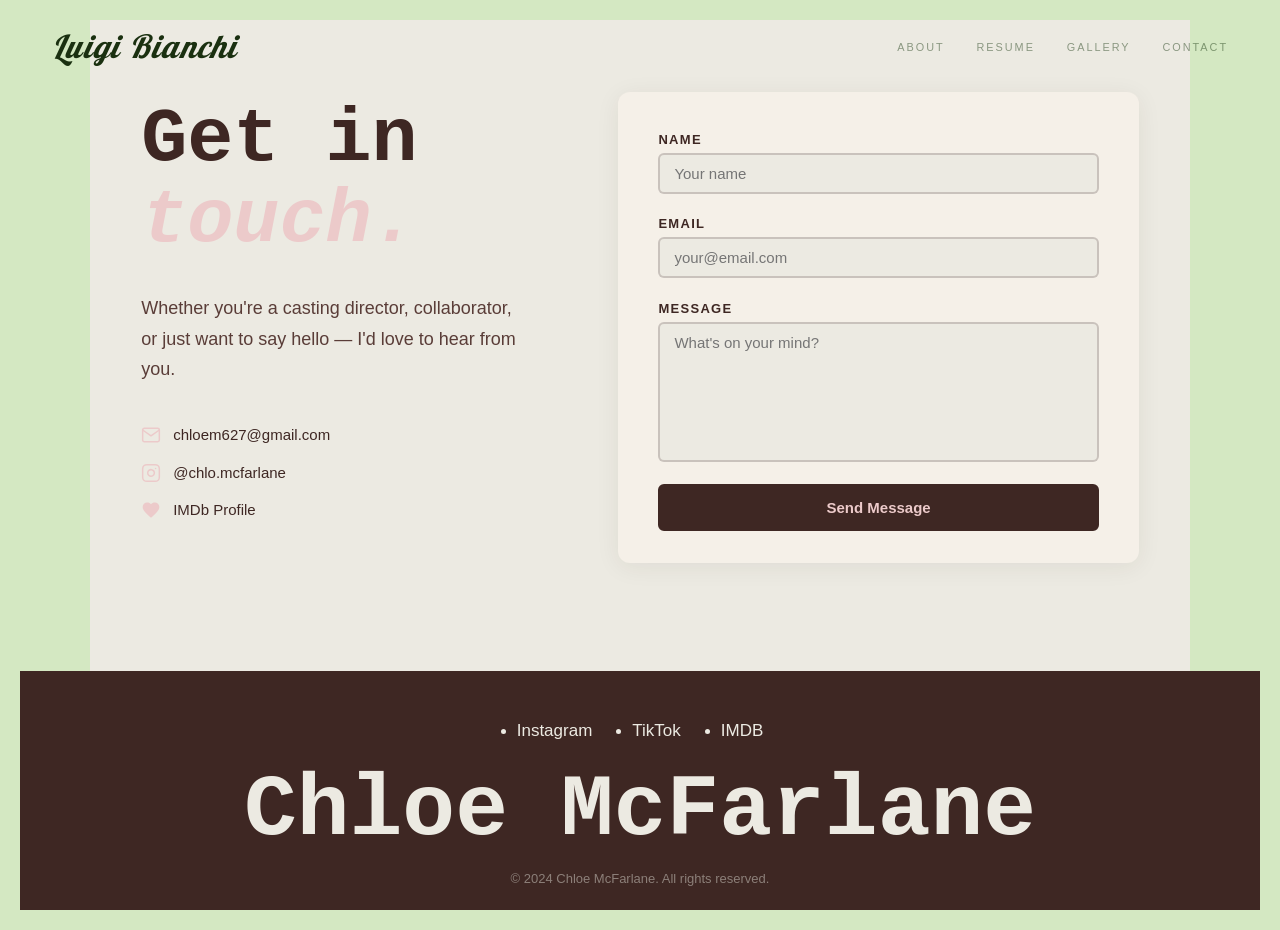
==== contact.html @ 16c11a84 "Update landing page - April 2, 2026" ====
<!DOCTYPE html>
<html lang="en">
<head>
<meta charset="UTF-8"/>
<meta name="viewport" content="width=device-width, initial-scale=1.0"/>
<title>Luigi Bianchi</title>
  <link rel="preconnect" href="https://fonts.googleapis.com">
  <style>
    @import url('https://fonts.googleapis.com/css2?family=Abril+Fatface&family=Bodoni+Moda:ital,opsz,wght@0,6..96,400..900;1,6..96,400..900&family=Lobster&family=Momo+Signature&family=Playfair+Display:ital,wght@0,400..900;1,400..900&display=swap');
  </style>
  <link rel="stylesheet" href="css/style-contact.css"/>
</head>
<body>

    <!-- ===================== NAV — matches index.html exactly ===================== -->
    <header>
<!-- NAV -->
<nav id="navbar">
    <span class="brand">Luigi Bianchi</span>
    <ul class="nav-links">
      <li><a href="#">About</a></li>
      <li><a href="src/lbresume.pdf">Resume</a></li>
      <li><a href="#gallery">Gallery</a></li>
      <li><a href="/contact.html">Contact</a></li>
    </ul>
  </nav>

            <button class="nav-toggle" id="navToggle" aria-label="Toggle navigation">
                <span></span>
                <span></span>
                <span></span>
            </button>

        </nav>
    </header>

    <main>
        <div class="contact-wrapper">

            <!-- Left: heading + info -->
            <div class="contact-left">
                <h1 class="contact-heading">Get in<br><em>touch.</em></h1>
                <p class="contact-sub">Whether you're a casting director, collaborator, or just want to say hello — I'd love to hear from you.</p>

                <div class="contact-details">
                    <div class="contact-detail-item">
                        <svg viewBox="0 0 24 24" fill="none" stroke="#eccaca" stroke-width="1.8" stroke-linecap="round" stroke-linejoin="round" aria-hidden="true">
                            <path d="M4 4h16c1.1 0 2 .9 2 2v12c0 1.1-.9 2-2 2H4c-1.1 0-2-.9-2-2V6c0-1.1.9-2 2-2z"/><polyline points="22,6 12,13 2,6"/>
                        </svg>
                        <a href="mailto:chloem627@gmail.com">chloem627@gmail.com</a>
                    </div>
                    <div class="contact-detail-item">
                        <svg viewBox="0 0 24 24" fill="none" stroke="#eccaca" stroke-width="1.8" stroke-linecap="round" stroke-linejoin="round" aria-hidden="true">
                            <rect x="2" y="2" width="20" height="20" rx="5" ry="5"/><path d="M16 11.37A4 4 0 1 1 12.63 8 4 4 0 0 1 16 11.37z"/><line x1="17.5" y1="6.5" x2="17.51" y2="6.5"/>
                        </svg>
                        <a href="https://www.instagram.com/chlo.mcfarlane/" target="_blank">@chlo.mcfarlane</a>
                    </div>
                    <div class="contact-detail-item">
                        <svg class="learn-heart" viewBox="0 0 24 24" aria-hidden="true">
                            <path d="M12 21.35l-1.45-1.32C5.4 15.36 2 12.28 2 8.5 2 5.42 4.42 3 7.5 3c1.74 0 3.41.81 4.5 2.09C13.09 3.81 14.76 3 16.5 3 19.58 3 22 5.42 22 8.5c0 3.78-3.4 6.86-8.55 11.54L12 21.35z" fill="#eccaca"/>
                        </svg>
                        <a href="https://www.imdb.com/name/nm13423305/" target="_blank">IMDb Profile</a>
                    </div>
                </div>
            </div>

            <!-- Right: form -->
            <div class="contact-right">
                <form id="contactForm" action="https://formspree.io/f/mkgeegky" method="POST" novalidate>

                    <div class="field-group">
                        <label for="name">Name</label>
                        <input type="text" id="name" name="name" placeholder="Your name" autocomplete="name" required />
                        <span class="field-error" id="nameError">Please enter your name.</span>
                    </div>

                    <div class="field-group">
                        <label for="emailAddress">Email</label>
                        <input type="email" id="emailAddress" name="email" placeholder="your@email.com" autocomplete="email" required />
                        <span class="field-error" id="emailError">Please enter a valid email address.</span>
                    </div>

                    <div class="field-group">
                        <label for="message">Message</label>
                        <textarea id="message" name="text" placeholder="What's on your mind?" required></textarea>
                        <span class="field-error" id="messageError">Please write a message.</span>
                    </div>

                    <!-- Success / error banners — hidden until JS shows them -->
                    <div class="form-banner form-success" id="formSuccess" aria-live="polite">
                        <svg viewBox="0 0 24 24" fill="none" stroke="currentColor" stroke-width="2.5" stroke-linecap="round" stroke-linejoin="round"><polyline points="20 6 9 17 4 12"/></svg>
                        Message sent! I'll be in touch soon.
                    </div>
                    <div class="form-banner form-error" id="formError" aria-live="polite">
                        <svg viewBox="0 0 24 24" fill="none" stroke="currentColor" stroke-width="2.5" stroke-linecap="round" stroke-linejoin="round"><circle cx="12" cy="12" r="10"/><line x1="12" y1="8" x2="12" y2="12"/><line x1="12" y1="16" x2="12.01" y2="16"/></svg>
                        Something went wrong. Please try again or email me directly.
                    </div>

                    <button type="submit" id="submitBtn" class="submit-btn">
                        <span class="btn-label">Send Message</span>
                        <span class="btn-sending" aria-hidden="true">Sending…</span>
                    </button>

                </form>
            </div>

        </div>
    </main>

    <!-- ===================== FOOTER — matches index.html ===================== -->
    <footer>
        <div class="footer-wrapper">
            <ul id="socials-links">
                <li><a href="https://www.instagram.com/chlo.mcfarlane/" target="_blank">Instagram</a></li>
                <li><a href="https://www.tiktok.com/@peachyfuckenkeen?is_from_webapp=1&sender_device=pc" target="_blank">TikTok</a></li>
                <li><a href="https://www.imdb.com/name/nm13423305/" target="_blank">IMDB</a></li>
            </ul>
            <h3 id="footer-message">Chloe McFarlane</h3>
            <p class="footer-copy">&copy; 2024 Chloe McFarlane. All rights reserved.</p>
        </div>
    </footer>

    <script src="https://cdn.jsdelivr.net/npm/bootstrap@5.3.2/dist/js/bootstrap.bundle.min.js" integrity="sha384-C6RzsynM9kWDrMNeT87bh95OGNyZPhcTNXj1NW7RuBCsyN/o0jlpcV8Qyq46cDfL" crossorigin="anonymous" defer></script>
    <script src="/js/contact.js" defer></script>
</body>
</html>
---- css/style-contact.css ----
@import url('https://fonts.googleapis.com/css2?family=Comfortaa:wght@300;400;700&family=Nunito:ital,wght@0,300;0,400;1,300&display=swap');

/*
  THE VISION: shapes within shapes within shapes.
  Each section is a distinct geometric vibe — rounded containers
  nested inside each other.
  You begin in light and descend into deep green darkness.

  JOURNEY:
  Body:        #d4e8c2  (meadow)
  Hero:        #b8d99a  portal within meadow
  Statement:   #9aca7a  deeper
  Gallery:     #7aaa56  entering forest
  Projects:    #4a8038  canopy closes
  Music:       #2e5424  deep grove
  Voice:       #1a2d14  forest floor
  Stickers:    #111a0e  roots
  Footer:      #0c0f0a  underground
*/

:root {
    --primary:    #1a2318;
    --secondary:  #e8e4dc;
    --accent:     #4a7c59;
    --accent2:    #7fad8a;
    --gray:       #8a8c85;
    --gray-light: #c4c7bc;
    --card-bg:    #1f2b1d;
    --radius:     24px;
    --radius-lg:  40px;
}

/* FONTS */
.lobster-regular {
  font-family: "Lobster", sans-serif;
  font-weight: 400;
  font-style: normal;
}

.playfair-display{
  font-family: "Playfair Display", serif;
  font-optical-sizing: auto;
  font-weight: 400;
  font-style: normal;
}

*, *::before, *::after { margin:0; padding:0; box-sizing:border-box; }
html { scroll-behavior: smooth; }

body {
  font-family: 'DM Sans', sans-serif;
  font-weight: 300;
  overflow-x: hidden;
  background: #d4e8c2;
  padding: 20px;
}

/* ── NAV ── */
nav {
  position: fixed; top: 0; left: 0; right: 0; z-index: 100;
  padding: 26px 52px;
  display: flex; align-items: center; justify-content: space-between;
  transition: all 0.5s;
}
nav.solid {
  background: rgba(212,232,194,0.92);
  backdrop-filter: blur(14px);
  padding: 16px 52px;
  border-bottom: 1px solid rgba(80,140,40,0.15);
}
nav.dark {
  background: rgba(12,15,10,0.92);
  backdrop-filter: blur(14px);
  padding: 16px 52px;
  border-bottom: 1px solid rgba(60,100,40,0.2);
}
.brand {
  font-family: 'lobster', serif;
  font-size: 2rem; font-style: italic;
  color: #1a3010; letter-spacing: 0.04em;
  transition: color 0.5s;
}
nav.dark .brand { color: #a8cc84; }
.nav-links { display: flex; gap: 32px; list-style: none; }
.nav-links a {
  font-size: 0.68rem; letter-spacing: 0.18em; text-transform: uppercase;
  color: rgba(20,50,10,0.45); text-decoration: none; transition: color 0.3s;
}
nav.dark .nav-links a { color: rgba(160,200,100,0.45); }
.nav-links a:hover { color: #1a3010; }
nav.dark .nav-links a:hover { color: #a8cc84; }

   /* Hamburger */
   .nav-toggle {
       display: none;
       flex-direction: column;
       gap: 5px;
       background: none;
       border: none;
       cursor: pointer;
       padding: 8px;
       z-index: 101;
   }
   .nav-toggle span {
       display: block;
       width: 24px; height: 2px;
       background-color: #eccaca;
       transition: all 0.3s ease;
       border-radius: 2px;
   }
   .nav-toggle.active span:nth-child(1) { transform: rotate(45deg) translate(5px, 5px); }
   .nav-toggle.active span:nth-child(2) { opacity: 0; }
   .nav-toggle.active span:nth-child(3) { transform: rotate(-45deg) translate(5px, -5px); }
   
   /* ========================================
      CONTACT LAYOUT
      Two columns: left = heading + info, right = form
      ======================================== */

    .main{
        background-color: #eceae2;
    }
   .contact-wrapper {
        background-color: #eceae2;
       display: flex;
       flex-direction: row;
       align-items: flex-start;
       gap: 6vw;
       max-width: 1100px;
       margin: 0 auto;
       padding: 8vh 4vw 12vh;
       animation: fadeInUp 0.7s ease-out both;
   }
   
   /* ========================================
      LEFT COLUMN
      ======================================== */
   .contact-left {
       flex: 1;
       display: flex;
       flex-direction: column;
       gap: 2rem;
       padding-top: 0.5rem;
   }
   
   .contact-heading {
       font-family: "Xanh Mono", monospace;
       font-size: clamp(40px, 6vw, 80px);
       line-height: 1.05;
       color: #3E2723;
   }
   .contact-heading em {
       color: #eccaca;
       font-style: italic;
   }
   
   .contact-sub {
       font-size: clamp(15px, 1.5vw, 18px);
       color: #5a3d38;
       line-height: 1.7;
       max-width: 380px;
   }
   
   /* Contact detail rows */
   .contact-details {
       display: flex;
       flex-direction: column;
       gap: 1.1rem;
       margin-top: 0.5rem;
   }
   
   .contact-detail-item {
       display: flex;
       align-items: center;
       gap: 0.75rem;
   }
   .contact-detail-item svg {
       width: 20px; height: 20px;
       flex-shrink: 0;
   }
   .contact-detail-item a {
       font-size: 15px;
       color: #3E2723;
       text-decoration: none;
       position: relative;
       padding-bottom: 1px;
       transition: color 0.25s ease;
   }
   .contact-detail-item a::after {
       content: '';
       position: absolute;
       left: 0; bottom: 0;
       width: 100%; height: 1px;
       background-color: #3E2723;
       transform: scaleX(0);
       transition: transform 280ms ease;
   }
   .contact-detail-item a:hover            { color: #7f1d1d; }
   .contact-detail-item a:hover::after     { transform: scaleX(1); }
   
   /* ========================================
      RIGHT COLUMN — FORM
      ======================================== */
   .contact-right {
       flex: 1.1;
       background-color: #f5f0e8;
       border-radius: 12px;
       padding: 2.5rem 2.5rem 2rem;
       box-shadow: 0 4px 24px rgba(62,39,35,0.07);
   }
   
   /* Field groups */
   .field-group {
       display: flex;
       flex-direction: column;
       gap: 6px;
       margin-bottom: 1.4rem;
   }
   
   .field-group label {
       font-family: "Source Sans 3", sans-serif;
       font-size: 13px;
       font-weight: 700;
       letter-spacing: 0.1em;
       text-transform: uppercase;
       color: #3E2723;
   }
   
   .field-group input,
   .field-group textarea {
       font-family: "Source Sans 3", sans-serif;
       font-size: 15px;
       color: #3E2723;
       background-color: #ECEAE2;
       border: 2px solid rgba(62,39,35,0.2);
       border-radius: 6px;
       padding: 10px 14px;
       width: 100%;
       transition: border-color 0.25s ease, box-shadow 0.25s ease;
       outline: none;
       resize: none;
   }
   
   .field-group textarea {
       height: 140px;
   }
   
   .field-group input:focus,
   .field-group textarea:focus {
       border-color: #3E2723;
       box-shadow: 0 0 0 3px rgba(236, 202, 202, 0.4);
   }
   
   /* Validation error state */
   .field-group input.invalid,
   .field-group textarea.invalid {
       border-color: #7f1d1d;
   }
   
   .field-error {
       font-size: 12px;
       color: #7f1d1d;
       display: none;
   }
   .field-error.visible { display: block; }
   
   /* ========================================
      FORM BANNERS (success / error)
      ======================================== */
   .form-banner {
       display: none;
       align-items: center;
       gap: 10px;
       padding: 12px 16px;
       border-radius: 6px;
       font-size: 14px;
       font-weight: 500;
       margin-bottom: 1.25rem;
   }
   .form-banner.visible { display: flex; }
   .form-banner svg { width: 18px; height: 18px; flex-shrink: 0; }
   
   .form-success {
       background-color: rgba(236, 202, 202, 0.35);
       color: #3E2723;
       border: 1px solid #eccaca;
   }
   .form-error {
       background-color: rgba(127, 29, 29, 0.08);
       color: #7f1d1d;
       border: 1px solid rgba(127,29,29,0.25);
   }
   
   /* ========================================
      SUBMIT BUTTON
      ======================================== */
   .submit-btn {
       width: 100%;
       padding: 13px 24px;
       background-color: #3E2723;
       color: #eccaca;
       border: 2px solid #3E2723;
       border-radius: 6px;
       font-family: "Source Sans 3", sans-serif;
       font-size: 15px;
       font-weight: 600;
       cursor: pointer;
       transition: background 0.25s ease, color 0.25s ease, border-color 0.25s ease;
       position: relative;
       overflow: hidden;
   }
   .submit-btn:hover:not(:disabled) {
       background-color: #eccaca;
       color: #3E2723;
       border-color: #3E2723;
   }
   .submit-btn:disabled {
       opacity: 0.65;
       cursor: not-allowed;
   }
   
   /* Show/hide label vs sending text */
   .btn-sending { display: none; }
   .submit-btn.sending .btn-label  { display: none; }
   .submit-btn.sending .btn-sending { display: inline; }
   
   /* ========================================
      FOOTER — copied 1:1 from style-index.css
      ======================================== */
   footer {
       background-color: #3E2723;
       padding: 40px 20px 24px;
       color: #eceae2;
       text-align: center;
   }
   
   .footer-wrapper {
       display: flex;
       flex-direction: column;
       align-items: center;
       gap: 16px;
   }
   
   #socials-links {
       display: flex;
       justify-content: center;
       gap: 40px;
       padding: 10px 0;
   }
   
   #socials-links li a {
       color: #eceae2;
       font-size: 17px;
       text-decoration: none;
       position: relative;
       transition: color 0.25s ease;
   }
   #socials-links li a::after {
       content: '';
       position: absolute;
       left: 0; bottom: -1px;
       width: 100%; height: 2px;
       background-color: #eceae2;
       transform: scaleX(0);
       transition: transform 280ms ease;
   }
   #socials-links li a:hover::after { transform: scaleX(1); }
   
   #footer-message {
       font-family: "Xanh Mono", monospace;
       font-size: clamp(36px, 7vw, 88px);
       line-height: 1;
       color: #eceae2;
   }
   
   .footer-copy {
       font-size: 13px;
       color: rgba(236,234,226,0.45);
       margin: 0;
   }
   
   /* ========================================
      RESPONSIVE — TABLET
      ======================================== */
   @media (max-width: 900px) {
       .contact-wrapper { gap: 4vw; padding: 6vh 4vw 10vh; }
   }
   
   /* ========================================
      RESPONSIVE — MOBILE
      ======================================== */
@media (max-width: 680px) {

     /* Nav */
     .navbar { padding: 1rem; }
     .nav-toggle { display: flex; }
     .nav-menu {
          position: fixed;
          top: 72px; left: -100%;
          width: 100%; 
          max-width: 400px; /* Increased max-width */
          height: 100vh;
          background-color: #3E2723;
          flex-direction: column;
          align-items: flex-start;
          padding: 2rem;
          gap: 2rem;
          transition: left 0.3s ease;
          z-index: 1000;
          box-shadow: 4px 0 16px rgba(0,0,0,0.25);
          margin-left: 0;
     }
     .nav-menu.active  { left: 0; }
     .nav-menu a       { font-size: 20px; } /* Increased font size */

     /* Contact layout — stacked */
     .contact-wrapper {
          flex-direction: column;
          padding: 5vh 5vw 10vh;
          gap: 4rem; /* Increased gap */
     }

     .contact-right {
          width: 100%;
          padding: 2rem;
     }

     .contact-heading { font-size: clamp(40px, 12vw, 60px); } /* Increased font size */


     #socials-links { gap: 30px; } /* Increased gap */
     #footer-message { font-size: 45px; } /* Increased font size */
}
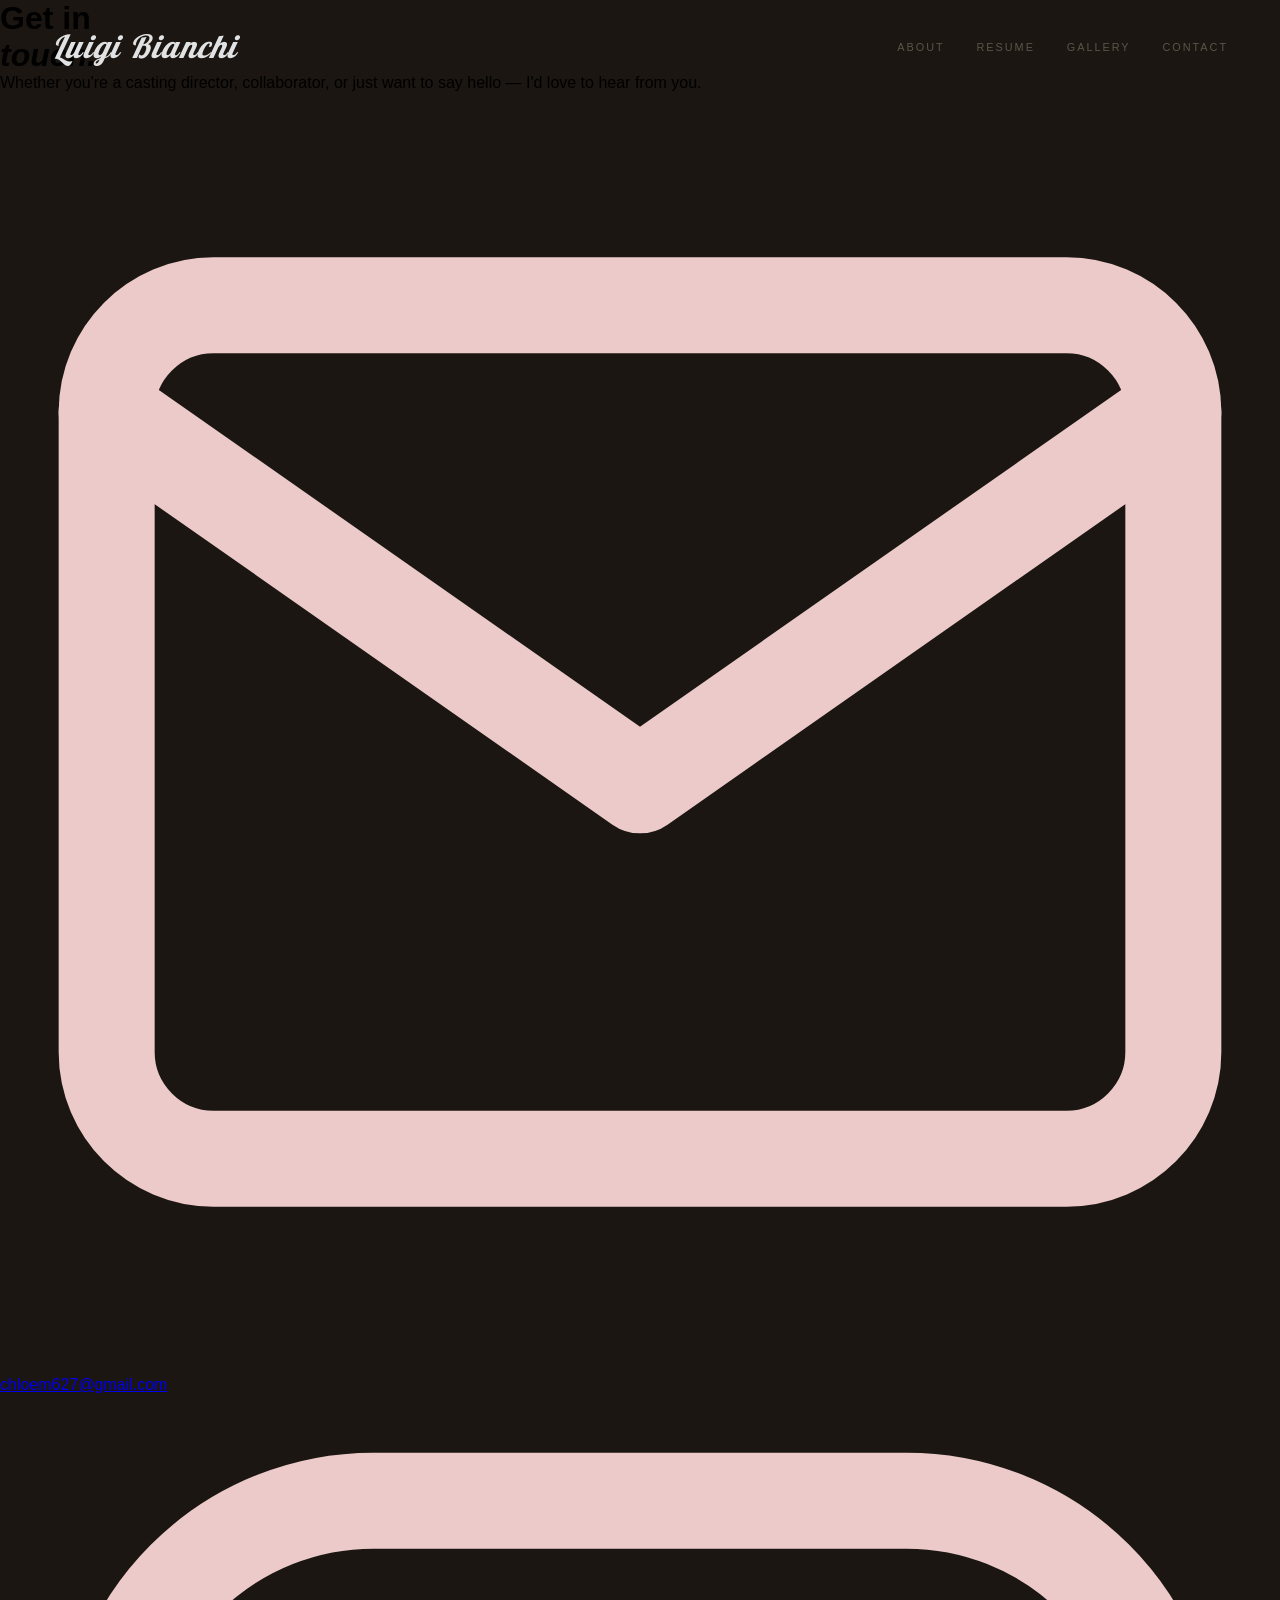
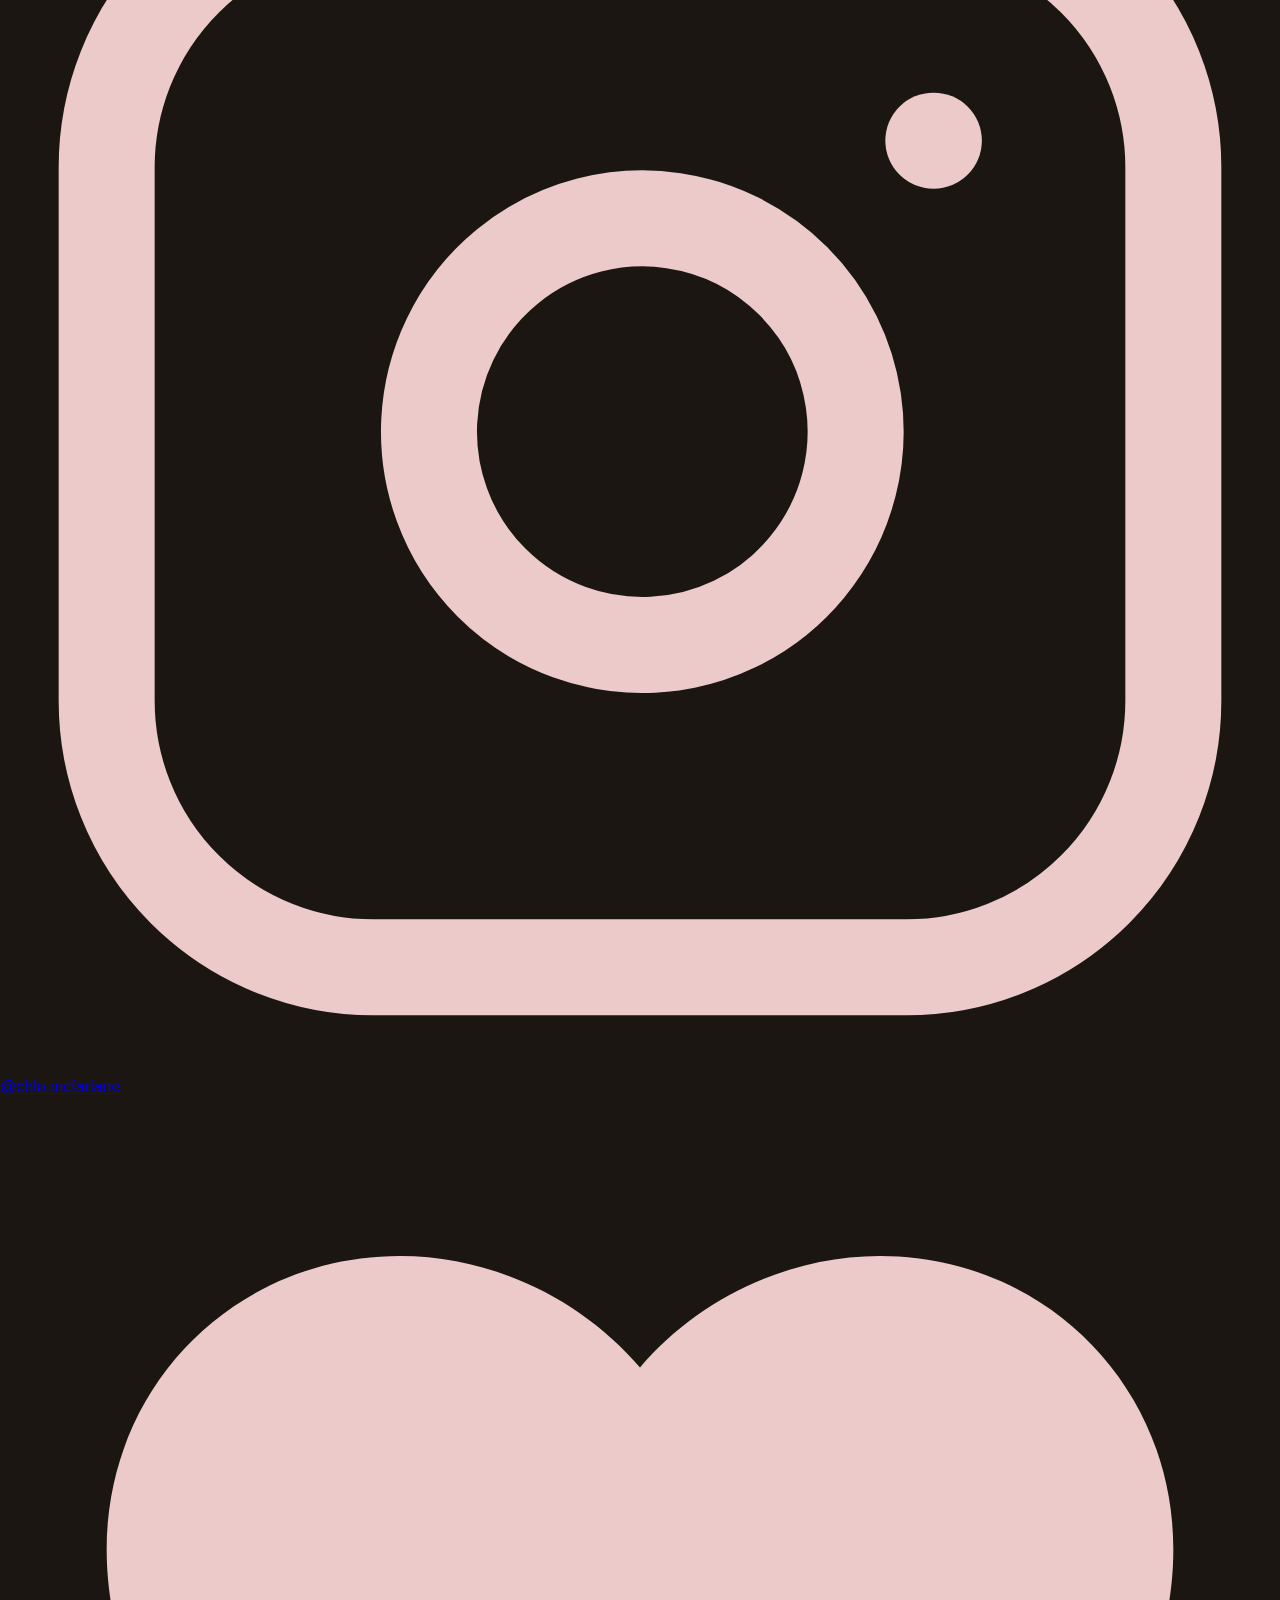
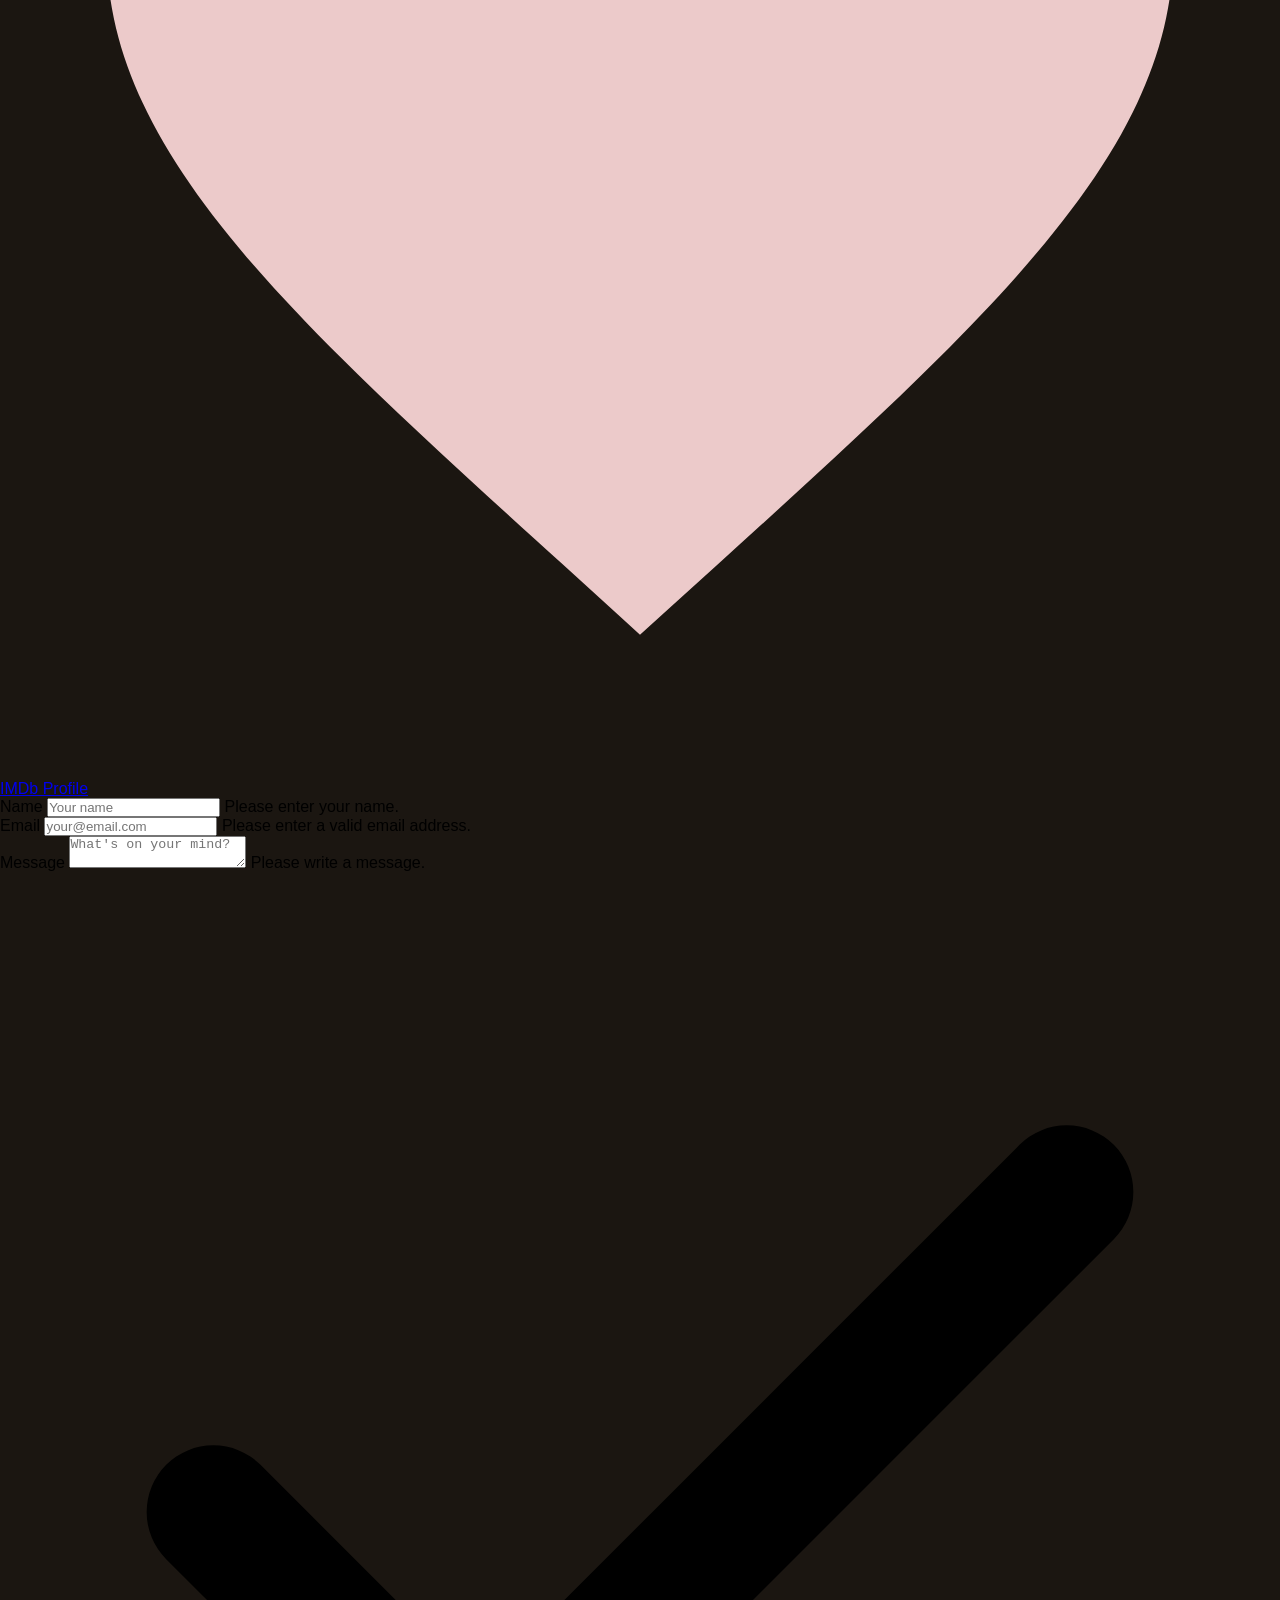
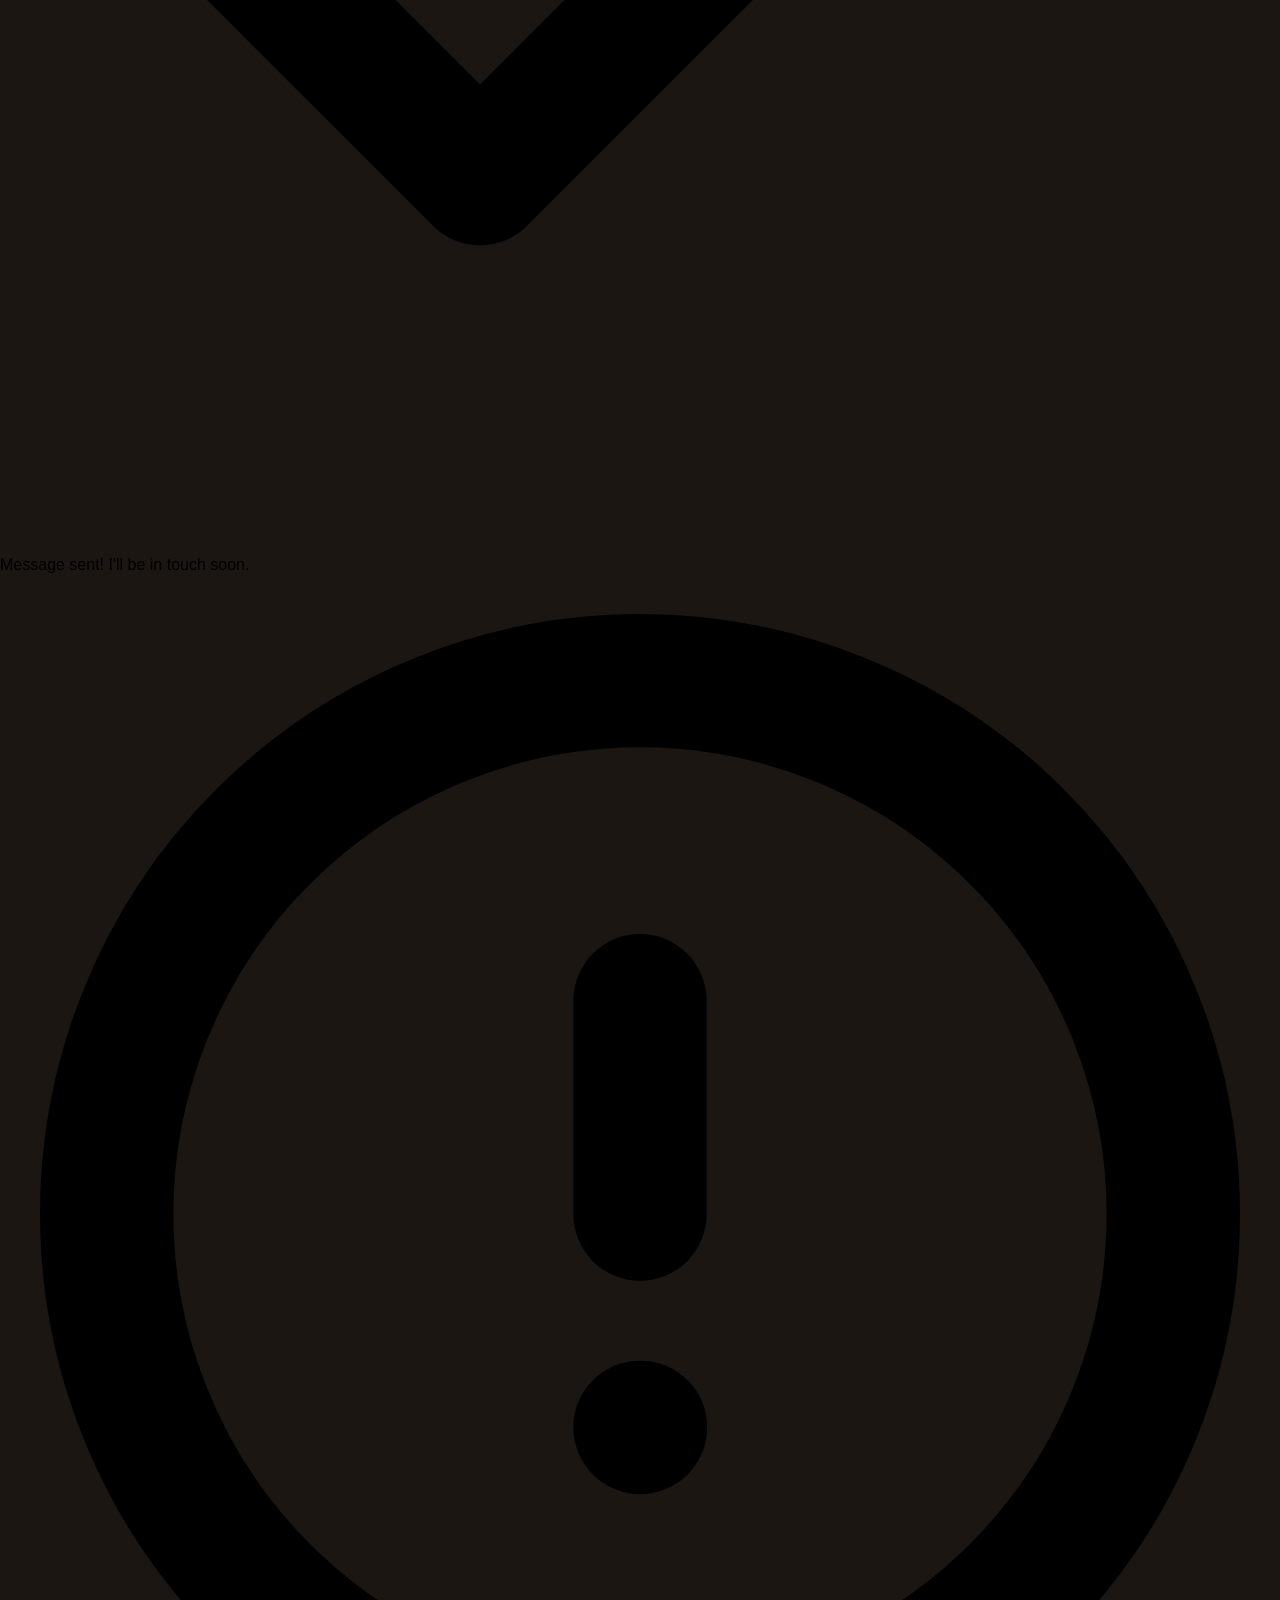
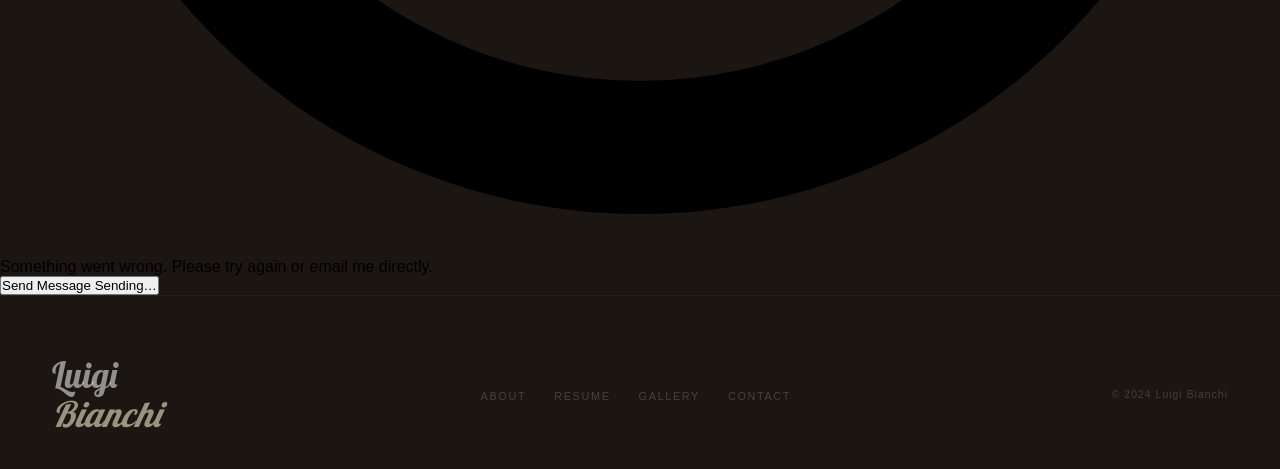
==== commit 81a3f2a3: "style: align gallery+contact to index palette, remove backgrounds, consistent footer, fix nav Agent-" ====
--- a/contact.html
+++ b/contact.html
@@ -13,26 +13,21 @@
 <body>
 
     <!-- ===================== NAV — matches index.html exactly ===================== -->
-    <header>
 <!-- NAV -->
 <nav id="navbar">
     <span class="brand">Luigi Bianchi</span>
-    <ul class="nav-links">
-      <li><a href="#">About</a></li>
+    <button class="nav-toggle" id="navToggle" aria-label="Toggle navigation">
+        <span></span>
+        <span></span>
+        <span></span>
+    </button>
+    <ul class="nav-links" id="navLinks">
+      <li><a href="/index.html">About</a></li>
       <li><a href="src/lbresume.pdf">Resume</a></li>
-      <li><a href="#gallery">Gallery</a></li>
+      <li><a href="/gallery.html">Gallery</a></li>
       <li><a href="/contact.html">Contact</a></li>
     </ul>
-  </nav>
-
-            <button class="nav-toggle" id="navToggle" aria-label="Toggle navigation">
-                <span></span>
-                <span></span>
-                <span></span>
-            </button>
-
-        </nav>
-    </header>
+</nav>
 
     <main>
         <div class="contact-wrapper">
@@ -108,15 +103,16 @@
     </main>
 
     <!-- ===================== FOOTER — matches index.html ===================== -->
-    <footer>
-        <div class="footer-wrapper">
-            <ul id="socials-links">
-                <li><a href="https://www.instagram.com/chlo.mcfarlane/" target="_blank">Instagram</a></li>
-                <li><a href="https://www.tiktok.com/@peachyfuckenkeen?is_from_webapp=1&sender_device=pc" target="_blank">TikTok</a></li>
-                <li><a href="https://www.imdb.com/name/nm13423305/" target="_blank">IMDB</a></li>
+    <footer id="footer-portal">
+        <div class="footer-inner">
+            <div class="footer-name">Luigi<br/><em>Bianchi</em></div>
+            <ul class="footer-links">
+                <li><a href="/index.html">About</a></li>
+                <li><a href="src/lbresume.pdf">Resume</a></li>
+                <li><a href="/gallery.html">Gallery</a></li>
+                <li><a href="/contact.html">Contact</a></li>
             </ul>
-            <h3 id="footer-message">Chloe McFarlane</h3>
-            <p class="footer-copy">&copy; 2024 Chloe McFarlane. All rights reserved.</p>
+            <div class="footer-copy">© 2024 Luigi Bianchi</div>
         </div>
     </footer>
 
--- a/css/style-contact.css
+++ b/css/style-contact.css
@@ -2,32 +2,33 @@
 
 /*
   THE VISION: shapes within shapes within shapes.
-  Each section is a distinct geometric vibe — rounded containers
-  nested inside each other.
-  You begin in light and descend into deep green darkness.
-
-  JOURNEY:
-  Body:        #d4e8c2  (meadow)
-  Hero:        #b8d99a  portal within meadow
-  Statement:   #9aca7a  deeper
-  Gallery:     #7aaa56  entering forest
-  Projects:    #4a8038  canopy closes
-  Music:       #2e5424  deep grove
-  Voice:       #1a2d14  forest floor
-  Stickers:    #111a0e  roots
-  Footer:      #0c0f0a  underground
+  Each section is a distinct geometric vibe — angular containers
+  nested and overlapping each other, yin-yang style.
+  You begin in deep forest and descend into darkness.
+
+  JOURNEY (revised — darker, moodier, more geometric):
+  Body:        #0f1a0c  (deep forest floor)
+  Hero:        #152110  forest dark
+  Statement:   #1c2d15  deeper moss
+  Scroll-gal:  #22381a  canopy
+  Gallery:     #1a2d14  grove
+  Projects:    #111e0d  roots
+  Footer:      #0a100a  underground
 */
 
 :root {
-    --primary:    #1a2318;
-    --secondary:  #e8e4dc;
-    --accent:     #4a7c59;
-    --accent2:    #7fad8a;
-    --gray:       #8a8c85;
-    --gray-light: #c4c7bc;
-    --card-bg:    #1f2b1d;
-    --radius:     24px;
-    --radius-lg:  40px;
+    --primary:    #0f1a0c;
+    --secondary:  #c8ddb0;
+    --accent:     #6ab04c;
+    --accent2:    #4a8038;
+    --accent3:    #3a6028;
+    --gray:       #5a6655;
+    --gray-light: #8a9e80;
+    --card-bg:    #1a2a16;
+    --radius:     0px;           /* sharp — no bubbly rounding */
+    --radius-sm:  4px;
+    --radius-lg:  12px;          /* only for a few specific elements */
+    --overlap:    -48px;         /* how much portals eat into each other */
 }
 
 /* FONTS */
@@ -51,11 +52,70 @@
   font-family: 'DM Sans', sans-serif;
   font-weight: 300;
   overflow-x: hidden;
-  background: #d4e8c2;
-  padding: 20px;
-}
-
-/* ── NAV ── */
+  background: #1B1611;
+  /* No padding — portals go edge to edge, overlapping */
+}
+
+/* ══════════════════════════════════════════
+   PORTALS — geometric, overlapping, yin-yang
+   Each portal uses clip-path or border-radius
+   on specific corners only for angular feel.
+   Negative margin-bottom creates the overlap.
+   ══════════════════════════════════════════ */
+
+.portal {
+  position: relative;
+  z-index: 1;
+  /* Each portal defined individually below */
+}
+
+/* Stacking so overlapping portal sits above the one before */
+.portal + .portal { z-index: 2; }
+.portal + .portal + .portal { z-index: 3; }
+.portal + .portal + .portal + .portal { z-index: 4; }
+.portal + .portal + .portal + .portal + .portal { z-index: 5; }
+
+#hero-portal {
+  background: #152110;
+  /* Sharp top, beveled bottom-right corner — clip into next section */
+  clip-path: polygon(0 0, 100% 0, 100% calc(100% - 60px), calc(100% - 60px) 100%, 0 100%);
+  margin-bottom: var(--overlap);
+  padding-bottom: 80px;
+}
+
+#statement-portal {
+  background: #1c2d15;
+  /* Beveled top-left, sharp everywhere else — receives clip from hero */
+  clip-path: polygon(60px 0, 100% 0, 100% 100%, 0 100%, 0 60px);
+  margin-bottom: var(--overlap);
+  padding-top: 80px;
+  padding-bottom: 80px;
+}
+
+#scroll-gallery-portal {
+  background: #22381a;
+  clip-path: polygon(0 0, 100% 0, 100% calc(100% - 60px), calc(100% - 60px) 100%, 0 100%);
+  margin-bottom: var(--overlap);
+  padding-top: 80px;
+  padding-bottom: 80px;
+}
+
+#gallery-portal {
+  background: #1a2d14;
+  clip-path: polygon(60px 0, 100% 0, 100% 100%, 0 100%, 0 60px);
+  margin-bottom: var(--overlap);
+  padding-top: 80px;
+  padding-bottom: 80px;
+}
+
+#projects-portal {
+  background: #111e0d;
+  clip-path: polygon(0 0, 100% 0, 100% calc(100% - 60px), 60px 100%, 0 calc(100% - 60px));
+  padding-top: 80px;
+  padding-bottom: 100px;
+}
+
+/* ── NAV — matches index.html ── */
 nav {
   position: fixed; top: 0; left: 0; right: 0; z-index: 100;
   padding: 26px 52px;
@@ -63,371 +123,396 @@
   transition: all 0.5s;
 }
 nav.solid {
-  background: rgba(212,232,194,0.92);
+  background: rgba(27,22,17,0.95);
   backdrop-filter: blur(14px);
   padding: 16px 52px;
-  border-bottom: 1px solid rgba(80,140,40,0.15);
+  border-bottom: 1px solid rgba(149,149,129,0.15);
 }
 nav.dark {
-  background: rgba(12,15,10,0.92);
+  background: rgba(27,22,17,0.95);
   backdrop-filter: blur(14px);
   padding: 16px 52px;
-  border-bottom: 1px solid rgba(60,100,40,0.2);
+  border-bottom: 1px solid rgba(88,71,56,0.2);
 }
 .brand {
-  font-family: 'lobster', serif;
+  font-family: 'Lobster', serif;
   font-size: 2rem; font-style: italic;
-  color: #1a3010; letter-spacing: 0.04em;
+  color: #E1E2E3; letter-spacing: 0.04em;
   transition: color 0.5s;
 }
-nav.dark .brand { color: #a8cc84; }
+nav.dark .brand { color: #959581; }
 .nav-links { display: flex; gap: 32px; list-style: none; }
 .nav-links a {
   font-size: 0.68rem; letter-spacing: 0.18em; text-transform: uppercase;
-  color: rgba(20,50,10,0.45); text-decoration: none; transition: color 0.3s;
-}
-nav.dark .nav-links a { color: rgba(160,200,100,0.45); }
-.nav-links a:hover { color: #1a3010; }
-nav.dark .nav-links a:hover { color: #a8cc84; }
-
-   /* Hamburger */
-   .nav-toggle {
-       display: none;
-       flex-direction: column;
-       gap: 5px;
-       background: none;
-       border: none;
-       cursor: pointer;
-       padding: 8px;
-       z-index: 101;
-   }
-   .nav-toggle span {
-       display: block;
-       width: 24px; height: 2px;
-       background-color: #eccaca;
-       transition: all 0.3s ease;
-       border-radius: 2px;
-   }
-   .nav-toggle.active span:nth-child(1) { transform: rotate(45deg) translate(5px, 5px); }
-   .nav-toggle.active span:nth-child(2) { opacity: 0; }
-   .nav-toggle.active span:nth-child(3) { transform: rotate(-45deg) translate(5px, -5px); }
-   
-   /* ========================================
-      CONTACT LAYOUT
-      Two columns: left = heading + info, right = form
-      ======================================== */
-
-    .main{
-        background-color: #eceae2;
-    }
-   .contact-wrapper {
-        background-color: #eceae2;
-       display: flex;
-       flex-direction: row;
-       align-items: flex-start;
-       gap: 6vw;
-       max-width: 1100px;
-       margin: 0 auto;
-       padding: 8vh 4vw 12vh;
-       animation: fadeInUp 0.7s ease-out both;
-   }
-   
-   /* ========================================
-      LEFT COLUMN
-      ======================================== */
-   .contact-left {
-       flex: 1;
-       display: flex;
-       flex-direction: column;
-       gap: 2rem;
-       padding-top: 0.5rem;
-   }
-   
-   .contact-heading {
-       font-family: "Xanh Mono", monospace;
-       font-size: clamp(40px, 6vw, 80px);
-       line-height: 1.05;
-       color: #3E2723;
-   }
-   .contact-heading em {
-       color: #eccaca;
-       font-style: italic;
-   }
-   
-   .contact-sub {
-       font-size: clamp(15px, 1.5vw, 18px);
-       color: #5a3d38;
-       line-height: 1.7;
-       max-width: 380px;
-   }
-   
-   /* Contact detail rows */
-   .contact-details {
-       display: flex;
-       flex-direction: column;
-       gap: 1.1rem;
-       margin-top: 0.5rem;
-   }
-   
-   .contact-detail-item {
-       display: flex;
-       align-items: center;
-       gap: 0.75rem;
-   }
-   .contact-detail-item svg {
-       width: 20px; height: 20px;
-       flex-shrink: 0;
-   }
-   .contact-detail-item a {
-       font-size: 15px;
-       color: #3E2723;
-       text-decoration: none;
-       position: relative;
-       padding-bottom: 1px;
-       transition: color 0.25s ease;
-   }
-   .contact-detail-item a::after {
-       content: '';
-       position: absolute;
-       left: 0; bottom: 0;
-       width: 100%; height: 1px;
-       background-color: #3E2723;
-       transform: scaleX(0);
-       transition: transform 280ms ease;
-   }
-   .contact-detail-item a:hover            { color: #7f1d1d; }
-   .contact-detail-item a:hover::after     { transform: scaleX(1); }
-   
-   /* ========================================
-      RIGHT COLUMN — FORM
-      ======================================== */
-   .contact-right {
-       flex: 1.1;
-       background-color: #f5f0e8;
-       border-radius: 12px;
-       padding: 2.5rem 2.5rem 2rem;
-       box-shadow: 0 4px 24px rgba(62,39,35,0.07);
-   }
-   
-   /* Field groups */
-   .field-group {
-       display: flex;
-       flex-direction: column;
-       gap: 6px;
-       margin-bottom: 1.4rem;
-   }
-   
-   .field-group label {
-       font-family: "Source Sans 3", sans-serif;
-       font-size: 13px;
-       font-weight: 700;
-       letter-spacing: 0.1em;
-       text-transform: uppercase;
-       color: #3E2723;
-   }
-   
-   .field-group input,
-   .field-group textarea {
-       font-family: "Source Sans 3", sans-serif;
-       font-size: 15px;
-       color: #3E2723;
-       background-color: #ECEAE2;
-       border: 2px solid rgba(62,39,35,0.2);
-       border-radius: 6px;
-       padding: 10px 14px;
-       width: 100%;
-       transition: border-color 0.25s ease, box-shadow 0.25s ease;
-       outline: none;
-       resize: none;
-   }
-   
-   .field-group textarea {
-       height: 140px;
-   }
-   
-   .field-group input:focus,
-   .field-group textarea:focus {
-       border-color: #3E2723;
-       box-shadow: 0 0 0 3px rgba(236, 202, 202, 0.4);
-   }
-   
-   /* Validation error state */
-   .field-group input.invalid,
-   .field-group textarea.invalid {
-       border-color: #7f1d1d;
-   }
-   
-   .field-error {
-       font-size: 12px;
-       color: #7f1d1d;
-       display: none;
-   }
-   .field-error.visible { display: block; }
-   
-   /* ========================================
-      FORM BANNERS (success / error)
-      ======================================== */
-   .form-banner {
-       display: none;
-       align-items: center;
-       gap: 10px;
-       padding: 12px 16px;
-       border-radius: 6px;
-       font-size: 14px;
-       font-weight: 500;
-       margin-bottom: 1.25rem;
-   }
-   .form-banner.visible { display: flex; }
-   .form-banner svg { width: 18px; height: 18px; flex-shrink: 0; }
-   
-   .form-success {
-       background-color: rgba(236, 202, 202, 0.35);
-       color: #3E2723;
-       border: 1px solid #eccaca;
-   }
-   .form-error {
-       background-color: rgba(127, 29, 29, 0.08);
-       color: #7f1d1d;
-       border: 1px solid rgba(127,29,29,0.25);
-   }
-   
-   /* ========================================
-      SUBMIT BUTTON
-      ======================================== */
-   .submit-btn {
-       width: 100%;
-       padding: 13px 24px;
-       background-color: #3E2723;
-       color: #eccaca;
-       border: 2px solid #3E2723;
-       border-radius: 6px;
-       font-family: "Source Sans 3", sans-serif;
-       font-size: 15px;
-       font-weight: 600;
-       cursor: pointer;
-       transition: background 0.25s ease, color 0.25s ease, border-color 0.25s ease;
-       position: relative;
-       overflow: hidden;
-   }
-   .submit-btn:hover:not(:disabled) {
-       background-color: #eccaca;
-       color: #3E2723;
-       border-color: #3E2723;
-   }
-   .submit-btn:disabled {
-       opacity: 0.65;
-       cursor: not-allowed;
-   }
-   
-   /* Show/hide label vs sending text */
-   .btn-sending { display: none; }
-   .submit-btn.sending .btn-label  { display: none; }
-   .submit-btn.sending .btn-sending { display: inline; }
-   
-   /* ========================================
-      FOOTER — copied 1:1 from style-index.css
-      ======================================== */
-   footer {
-       background-color: #3E2723;
-       padding: 40px 20px 24px;
-       color: #eceae2;
-       text-align: center;
-   }
-   
-   .footer-wrapper {
-       display: flex;
-       flex-direction: column;
-       align-items: center;
-       gap: 16px;
-   }
-   
-   #socials-links {
-       display: flex;
-       justify-content: center;
-       gap: 40px;
-       padding: 10px 0;
-   }
-   
-   #socials-links li a {
-       color: #eceae2;
-       font-size: 17px;
-       text-decoration: none;
-       position: relative;
-       transition: color 0.25s ease;
-   }
-   #socials-links li a::after {
-       content: '';
-       position: absolute;
-       left: 0; bottom: -1px;
-       width: 100%; height: 2px;
-       background-color: #eceae2;
-       transform: scaleX(0);
-       transition: transform 280ms ease;
-   }
-   #socials-links li a:hover::after { transform: scaleX(1); }
-   
-   #footer-message {
-       font-family: "Xanh Mono", monospace;
-       font-size: clamp(36px, 7vw, 88px);
-       line-height: 1;
-       color: #eceae2;
-   }
-   
-   .footer-copy {
-       font-size: 13px;
-       color: rgba(236,234,226,0.45);
-       margin: 0;
-   }
-   
-   /* ========================================
-      RESPONSIVE — TABLET
-      ======================================== */
-   @media (max-width: 900px) {
-       .contact-wrapper { gap: 4vw; padding: 6vh 4vw 10vh; }
-   }
-   
-   /* ========================================
-      RESPONSIVE — MOBILE
-      ======================================== */
+  color: rgba(149,149,129,0.5); text-decoration: none; transition: color 0.3s;
+}
+nav.dark .nav-links a { color: rgba(149,149,129,0.5); }
+.nav-links a:hover { color: #E1E2E3; }
+nav.dark .nav-links a:hover { color: #E1E2E3; }
+
+/* Hamburger */
+.nav-toggle {
+    display: none;
+    flex-direction: column;
+    gap: 5px;
+    background: none;
+    border: none;
+    cursor: pointer;
+    padding: 8px;
+    z-index: 101;
+}
+.nav-toggle span {
+    display: block;
+    width: 24px; height: 2px;
+    background-color: #E1E2E3;
+    transition: all 0.3s ease;
+}
+.nav-toggle.active span:nth-child(1) { transform: rotate(45deg) translate(5px, 5px); }
+.nav-toggle.active span:nth-child(2) { opacity: 0; }
+.nav-toggle.active span:nth-child(3) { transform: rotate(-45deg) translate(5px, -5px); }
+
+/* ── ORB ACCENTS (subtler on dark bg) ── */
+.orb {
+  position: absolute; border-radius: 50%;
+  pointer-events: none; z-index: 0;
+  filter: blur(80px); opacity: 0.12;
+}
+.orb-1 { width: 400px; height: 400px; background: #4a8038; top: -100px; right: -80px; }
+.orb-2 { width: 300px; height: 300px; background: #2e5424; bottom: 0; left: 10%; }
+.orb-s { width: 350px; height: 350px; background: #3a6028; top: 50%; left: -100px; }
+.orb-g { width: 400px; height: 400px; background: #22381a; top: 0; right: -80px; }
+.orb-p { width: 300px; height: 300px; background: #1a2d14; bottom: 0; left: 20%; }
+
+/* ── HERO ── */
+#hero {
+  position: relative; z-index: 1;
+  min-height: 100vh;
+  display: flex; align-items: center;
+  padding: 120px 52px 80px;
+}
+.hero-inner-shape {
+  position: absolute; z-index: 0;
+  width: 45vw; height: 45vw; max-width: 600px; max-height: 600px;
+  right: 4vw; top: 50%; transform: translateY(-50%);
+  background: rgba(58,96,40,0.18);
+  clip-path: polygon(50% 0%, 100% 25%, 100% 75%, 50% 100%, 0% 75%, 0% 25%);
+}
+.hero-inner-shape-2 {
+  position: absolute; z-index: 0;
+  width: 30vw; height: 30vw; max-width: 400px; max-height: 400px;
+  left: 8vw; bottom: 10%;
+  background: rgba(42,72,28,0.12);
+  clip-path: polygon(0 0, 100% 0, 100% 100%, 0 100%);
+  transform: rotate(12deg);
+}
+.hero-content {
+  position: relative; z-index: 1;
+  display: flex; align-items: center; justify-content: space-between;
+  width: 100%; gap: 48px;
+}
+.hero-left { flex: 1; }
+.hero-eyebrow {
+  font-size: 0.7rem; letter-spacing: 0.25em; text-transform: uppercase;
+  color: #6ab04c; margin-bottom: 16px;
+}
+.hero-name {
+  font-family: 'Lobster', serif;
+  font-size: clamp(64px, 8vw, 120px);
+  line-height: 1.0;
+  color: #c8ddb0;
+  letter-spacing: -0.01em;
+}
+.hero-name em { color: #8ac86a; font-style: italic; }
+.hero-sub {
+  font-size: 1rem; color: rgba(200,221,176,0.55);
+  margin-top: 20px; max-width: 380px; line-height: 1.7;
+}
+.hero-right { flex: 0 0 auto; }
+.headshot-link { position: relative; display: block; }
+.hero-headshot {
+  width: clamp(240px, 28vw, 380px);
+  /* Geometric clip instead of circle */
+  clip-path: polygon(8% 0%, 100% 0%, 92% 100%, 0% 100%);
+  display: block;
+  filter: grayscale(20%) contrast(1.05);
+}
+.headshot-hover-label {
+  position: absolute; inset: 0;
+  background: rgba(15,26,12,0.75);
+  clip-path: polygon(8% 0%, 100% 0%, 92% 100%, 0% 100%);
+  display: flex; align-items: center; justify-content: center;
+  opacity: 0; transition: opacity 0.3s;
+}
+.headshot-hover-label span {
+  color: #8ac86a; font-size: 0.8rem; letter-spacing: 0.2em; text-transform: uppercase;
+}
+.headshot-link:hover .headshot-hover-label { opacity: 1; }
+
+/* ── STATEMENT ── */
+#statement {
+  position: relative; z-index: 1;
+  padding: 80px 52px;
+}
+.statement-grid {
+  display: grid;
+  grid-template-columns: 48px 1fr 1.4fr;
+  gap: 48px; align-items: center;
+  opacity: 0; transform: translateY(30px);
+  transition: opacity 0.7s ease, transform 0.7s ease;
+}
+.statement-grid.visible { opacity: 1; transform: none; }
+.sidebar-label {
+  writing-mode: vertical-rl; text-orientation: mixed;
+  transform: rotate(180deg);
+  font-size: 0.6rem; letter-spacing: 0.3em; text-transform: uppercase;
+  color: rgba(106,176,76,0.45);
+}
+.as-img-wrap { display: block; }
+.artist-statement-img {
+  width: 100%; max-width: 360px;
+  clip-path: polygon(0 0, 92% 0, 100% 8%, 100% 100%, 8% 100%, 0 92%);
+  filter: grayscale(25%) contrast(1.1);
+}
+.statement-text {
+  font-family: 'Playfair Display', serif;
+  font-size: clamp(18px, 2vw, 26px);
+  line-height: 1.75;
+  color: rgba(200,221,176,0.8);
+  font-style: italic;
+  border-left: 2px solid #4a8038;
+  padding-left: 32px;
+}
+.statement-text strong { color: #8ac86a; font-style: normal; }
+
+/* ── SCROLL GALLERY ── */
+#scroll-gallery {
+  position: relative; z-index: 1;
+  padding: 60px 0 60px 52px;
+  overflow: hidden;
+}
+.scroll-gallery-label {
+  margin-bottom: 28px;
+  opacity: 0; transform: translateY(20px);
+  transition: opacity 0.5s, transform 0.5s;
+}
+.scroll-gallery-label.visible { opacity: 1; transform: none; }
+
+.scroll-gallery-track {
+  display: flex;
+  gap: 16px;
+  overflow-x: auto;
+  overflow-y: hidden;
+  scroll-snap-type: x mandatory;
+  -webkit-overflow-scrolling: touch;
+  scrollbar-width: none;
+  cursor: grab;
+  padding-right: 52px;
+  padding-bottom: 4px;
+}
+.scroll-gallery-track::-webkit-scrollbar { display: none; }
+.scroll-gallery-track.dragging { cursor: grabbing; }
+
+.scroll-gallery-item {
+  flex: 0 0 auto;
+  scroll-snap-align: start;
+  background: rgba(42,60,28,0.6);
+  border: 1px solid rgba(106,176,76,0.12);
+  display: flex; align-items: center; justify-content: center;
+  color: rgba(140,200,100,0.35);
+  font-size: 0.7rem; letter-spacing: 0.15em; text-transform: uppercase;
+  position: relative;
+  overflow: hidden;
+  transition: border-color 0.3s;
+  /* Sharp — no border-radius */
+}
+.scroll-gallery-item:hover { border-color: rgba(106,176,76,0.35); }
+
+/* Varying shapes via clip-path for the yin-yang / different quality feel */
+.scroll-gallery-item:nth-child(odd) {
+  clip-path: polygon(0 0, 96% 0, 100% 4%, 100% 100%, 4% 100%, 0 96%);
+}
+.scroll-gallery-item:nth-child(even) {
+  clip-path: polygon(4% 0, 100% 0, 100% 96%, 96% 100%, 0 100%, 0 4%);
+}
+
+/* Size varieties */
+.sg-tall  { width: 260px; height: 380px; }
+.sg-wide  { width: 420px; height: 280px; }
+.sg-sq    { width: 300px; height: 300px; }
+
+.scroll-gallery-hint {
+  margin-top: 16px;
+  padding-right: 52px;
+  font-size: 0.65rem; letter-spacing: 0.2em; text-transform: uppercase;
+  color: rgba(106,176,76,0.3);
+  text-align: center;
+}
+
+/* ── GALLERY (masonry) ── */
+#gallery { position: relative; z-index: 1; padding: 80px 52px; }
+.gallery-top {
+  display: flex; align-items: flex-end; justify-content: space-between;
+  margin-bottom: 40px;
+  opacity: 0; transform: translateY(24px);
+  transition: opacity 0.6s, transform 0.6s;
+}
+.gallery-top.visible { opacity: 1; transform: none; }
+.sec-num {
+  font-size: clamp(60px, 10vw, 120px);
+  font-family: 'Lobster', serif;
+  color: rgba(200,221,176,0.06);
+  line-height: 1; display: block;
+}
+.sec-title {
+  font-family: 'Lobster', serif;
+  font-size: clamp(28px, 4vw, 48px);
+  color: #6ab04c; letter-spacing: 0.02em;
+  margin-top: -12px;
+}
+.filter-row { display: flex; gap: 10px; flex-wrap: wrap; padding-bottom: 4px; }
+.filter-pill {
+  padding: 8px 18px;
+  border: 1px solid rgba(106,176,76,0.25);
+  background: transparent;
+  color: rgba(200,221,176,0.5);
+  font-size: 0.7rem; letter-spacing: 0.15em; text-transform: uppercase;
+  cursor: pointer; transition: all 0.25s;
+  /* Sharp — no border-radius */
+}
+.filter-pill:hover { border-color: #6ab04c; color: #c8ddb0; }
+.filter-pill.active { background: #4a8038; border-color: #4a8038; color: #c8ddb0; }
+
+.masonry-grid {
+  columns: 3; column-gap: 12px;
+}
+.masonry-item {
+  break-inside: avoid; margin-bottom: 12px;
+  position: relative; overflow: hidden; cursor: pointer;
+}
+.img-ph {
+  background: #1a2a16;
+  display: flex; align-items: center; justify-content: center;
+  color: rgba(140,180,100,0.25);
+  font-size: 0.65rem; letter-spacing: 0.15em; text-transform: uppercase;
+  transition: transform 0.4s;
+}
+.masonry-item:hover .img-ph { transform: scale(1.03); }
+.img-ph.h-sm  { height: 160px; }
+.img-ph.h-md  { height: 240px; }
+.img-ph.h-lg  { height: 320px; }
+.img-ph.h-xl  { height: 420px; }
+.img-ov {
+  position: absolute; inset: 0;
+  background: rgba(15,26,12,0.6);
+  display: flex; align-items: flex-end; padding: 12px;
+  opacity: 0; transition: opacity 0.3s;
+}
+.masonry-item:hover .img-ov { opacity: 1; }
+.img-ov span { font-size: 0.65rem; letter-spacing: 0.15em; color: #8ac86a; }
+.masonry-item-button {
+  break-inside: avoid; margin-bottom: 12px;
+  position: relative; overflow: hidden; cursor: pointer;
+}
+
+/* ── PROJECTS ── */
+#projects { position: relative; z-index: 1; padding: 80px 52px; }
+.sec-head {
+  display: flex; align-items: flex-end; gap: 16px;
+  margin-bottom: 40px;
+  opacity: 0; transform: translateY(24px);
+  transition: opacity 0.6s, transform 0.6s;
+}
+.sec-head.visible { opacity: 1; transform: none; }
+.projects-list { display: flex; flex-direction: column; }
+.project-row {
+  display: flex; align-items: center; gap: 24px;
+  padding: 22px 0;
+  border-bottom: 1px solid rgba(106,176,76,0.1);
+  cursor: pointer;
+  transition: background 0.25s, padding-left 0.25s;
+  opacity: 0; transform: translateX(-20px);
+  transition: opacity 0.5s, transform 0.5s, background 0.25s, padding-left 0.25s;
+}
+.project-row.visible { opacity: 1; transform: none; }
+.project-row:hover { background: rgba(42,72,28,0.3); padding-left: 12px; }
+.proj-idx { font-size: 0.65rem; letter-spacing: 0.15em; color: rgba(106,176,76,0.4); flex: 0 0 36px; }
+.proj-name { font-size: 1.1rem; color: #c8ddb0; }
+.proj-tag { font-size: 0.7rem; letter-spacing: 0.1em; color: rgba(140,200,100,0.45); margin-top: 4px; }
+.proj-arrow { margin-left: auto; color: rgba(106,176,76,0.35); font-size: 1.2rem; transition: transform 0.25s, color 0.25s; }
+.project-row:hover .proj-arrow { transform: translateX(6px); color: #8ac86a; }
+
+/* ── REVEAL ── */
+.reveal {
+  opacity: 0; transform: translateY(30px);
+  transition: opacity 0.7s ease, transform 0.7s ease;
+}
+.reveal.visible { opacity: 1; transform: none; }
+
+/* ── FOOTER — matches index.html ── */
+footer#footer-portal {
+  background: #1B1611;
+  padding: 60px 52px 36px;
+  border-top: 1px solid rgba(149,149,129,0.08);
+}
+.footer-inner {
+  display: flex; align-items: center; justify-content: space-between;
+  flex-wrap: wrap; gap: 32px;
+}
+.footer-name {
+  font-family: 'Lobster', serif;
+  font-size: 2.2rem; line-height: 1.1;
+  color: rgba(225,226,227,0.6);
+}
+.footer-name em { color: #959581; font-style: italic; }
+.footer-links { display: flex; gap: 28px; list-style: none; }
+.footer-links a {
+  font-size: 0.68rem; letter-spacing: 0.15em; text-transform: uppercase;
+  color: rgba(149,149,129,0.35); text-decoration: none; transition: color 0.25s;
+}
+.footer-links a:hover { color: #E1E2E3; }
+.footer-copy { font-size: 0.65rem; color: rgba(225,226,227,0.2); letter-spacing: 0.1em; }
+
+/* ── RESPONSIVE ── */
+@media (max-width: 900px) {
+  .masonry-grid { columns: 2; }
+  .statement-grid { grid-template-columns: 0 1fr; }
+  .statement-grid > div:first-child { display: none; }
+}
+
 @media (max-width: 680px) {
-
-     /* Nav */
-     .navbar { padding: 1rem; }
-     .nav-toggle { display: flex; }
-     .nav-menu {
-          position: fixed;
-          top: 72px; left: -100%;
-          width: 100%; 
-          max-width: 400px; /* Increased max-width */
-          height: 100vh;
-          background-color: #3E2723;
-          flex-direction: column;
-          align-items: flex-start;
-          padding: 2rem;
-          gap: 2rem;
-          transition: left 0.3s ease;
-          z-index: 1000;
-          box-shadow: 4px 0 16px rgba(0,0,0,0.25);
-          margin-left: 0;
-     }
-     .nav-menu.active  { left: 0; }
-     .nav-menu a       { font-size: 20px; } /* Increased font size */
-
-     /* Contact layout — stacked */
-     .contact-wrapper {
-          flex-direction: column;
-          padding: 5vh 5vw 10vh;
-          gap: 4rem; /* Increased gap */
-     }
-
-     .contact-right {
-          width: 100%;
-          padding: 2rem;
-     }
-
-     .contact-heading { font-size: clamp(40px, 12vw, 60px); } /* Increased font size */
-
-
-     #socials-links { gap: 30px; } /* Increased gap */
-     #footer-message { font-size: 45px; } /* Increased font size */
+  nav { padding: 20px 24px; }
+  nav.solid, nav.dark { padding: 14px 24px; }
+  .nav-toggle { display: flex; }
+  .nav-links {
+    position: fixed; top: 72px; left: -100%;
+    width: 100%; height: 100vh;
+    background: #1B1611;
+    flex-direction: column; align-items: flex-start;
+    padding: 2rem 2rem; gap: 2rem;
+    transition: left 0.3s ease; z-index: 1000;
+  }
+  .nav-links.active { left: 0; }
+  .nav-links a { font-size: 18px; }
+
+  #hero { padding: 100px 24px 60px; }
+  .hero-content { flex-direction: column; }
+  .hero-headshot { width: 80vw; }
+  #statement { padding: 60px 24px; }
+  .statement-grid { grid-template-columns: 1fr; }
+  .statement-grid > div:first-child { display: none; }
+  #scroll-gallery { padding: 60px 0 40px 24px; }
+  #gallery, #projects { padding: 60px 24px; }
+  footer#footer-portal { padding: 40px 24px 28px; }
+  .footer-inner { flex-direction: column; align-items: flex-start; gap: 20px; }
+  .masonry-grid { columns: 1; }
+
+  /* Flatten clip-paths on mobile so nothing gets weirdly cut */
+  #hero-portal,
+  #statement-portal,
+  #scroll-gallery-portal,
+  #gallery-portal,
+  #projects-portal {
+    clip-path: none;
+    margin-bottom: 0;
+  }
 }
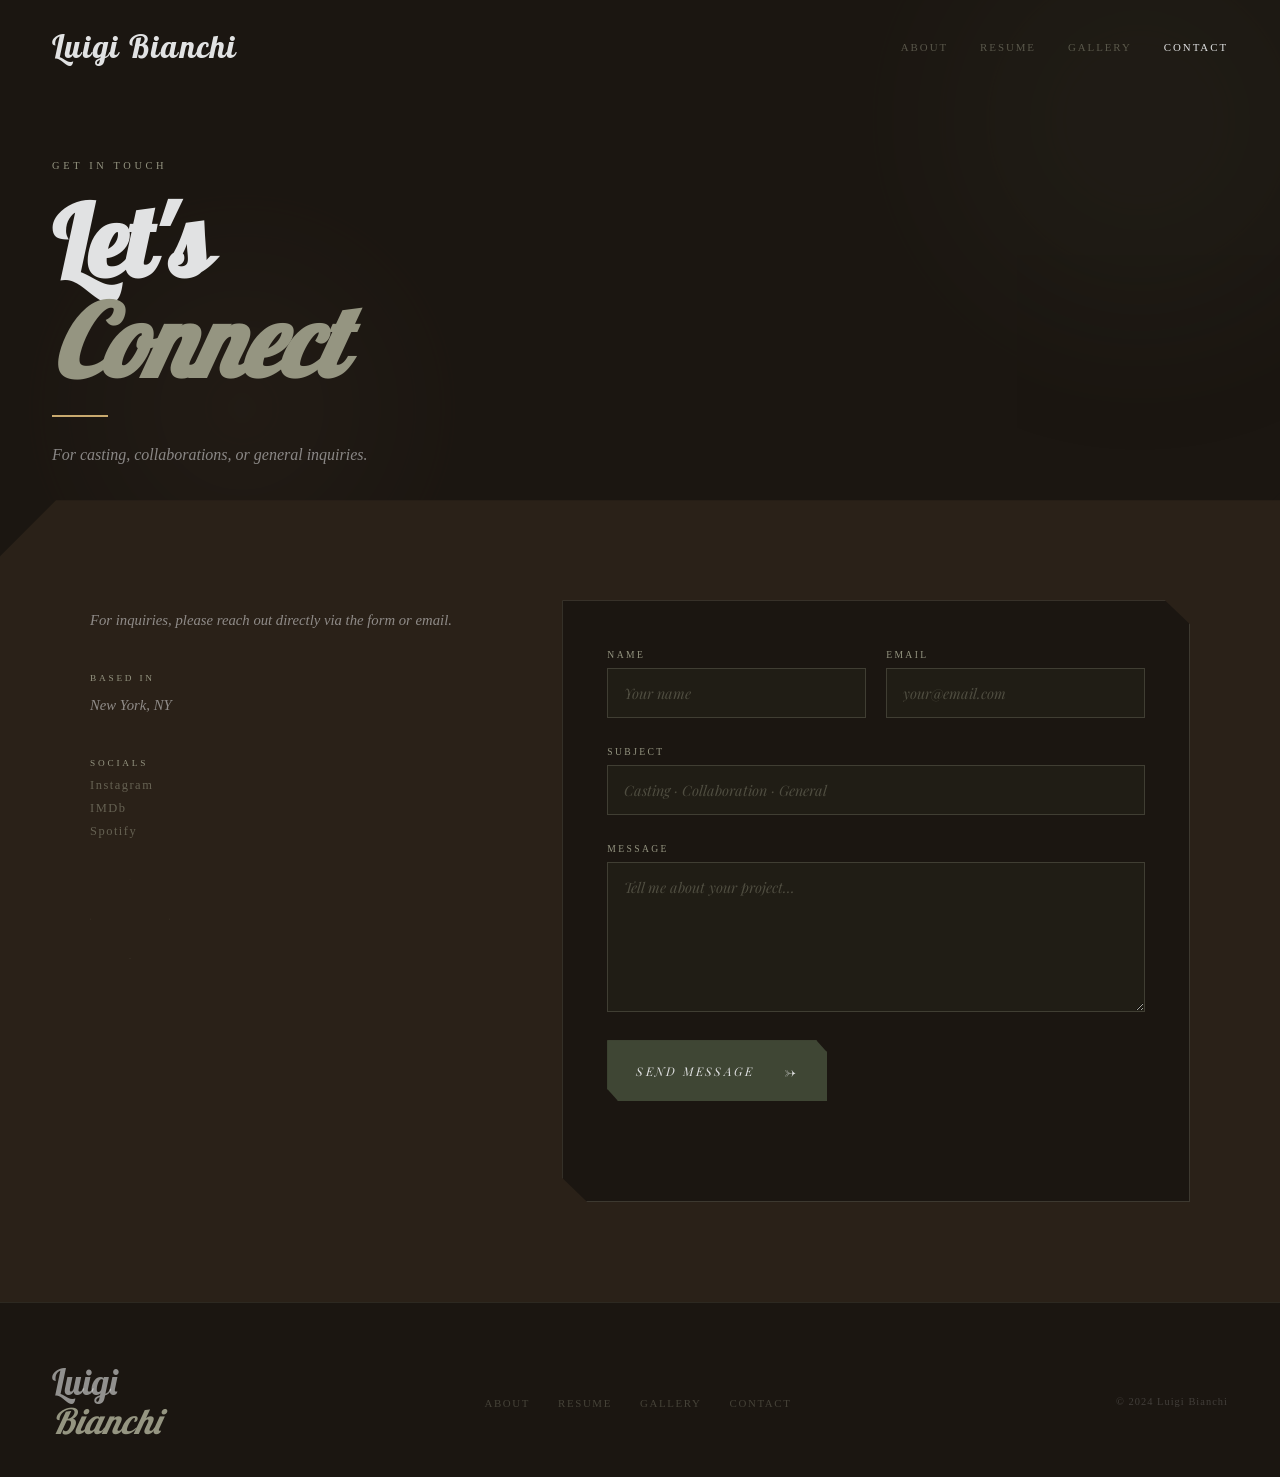
==== commit 3b8fdbb1: "Create new contact form - April 16, 2026" ====
--- a/contact.html
+++ b/contact.html
@@ -1,122 +1,173 @@
 <!DOCTYPE html>
 <html lang="en">
 <head>
-<meta charset="UTF-8"/>
-<meta name="viewport" content="width=device-width, initial-scale=1.0"/>
-<title>Luigi Bianchi</title>
+  <meta charset="UTF-8"/>
+  <meta name="viewport" content="width=device-width, initial-scale=1.0"/>
+  <title>Contact — Luigi Bianchi</title>
   <link rel="preconnect" href="https://fonts.googleapis.com">
   <style>
-    @import url('https://fonts.googleapis.com/css2?family=Abril+Fatface&family=Bodoni+Moda:ital,opsz,wght@0,6..96,400..900;1,6..96,400..900&family=Lobster&family=Momo+Signature&family=Playfair+Display:ital,wght@0,400..900;1,400..900&display=swap');
+    @import url('https://fonts.googleapis.com/css2?family=Lobster&family=Playfair+Display:ital,wght@0,400..900;1,400..900&display=swap');
   </style>
-  <link rel="stylesheet" href="css/style-contact.css"/>
+  <link rel="stylesheet" href="css/contact.css"/>
 </head>
 <body>
 
-    <!-- ===================== NAV — matches index.html exactly ===================== -->
 <!-- NAV -->
 <nav id="navbar">
-    <span class="brand">Luigi Bianchi</span>
-    <button class="nav-toggle" id="navToggle" aria-label="Toggle navigation">
-        <span></span>
-        <span></span>
-        <span></span>
-    </button>
-    <ul class="nav-links" id="navLinks">
+  <span class="brand">Luigi Bianchi</span>
+  <ul class="nav-links">
+    <li><a href="/index.html">About</a></li>
+    <li><a href="src/lbresume.pdf">Resume</a></li>
+    <li><a href="/gallery.html">Gallery</a></li>
+    <li><a href="/contact.html" class="nav-active">Contact</a></li>
+  </ul>
+</nav>
+
+<!-- HEADER -->
+<div id="contact-header-portal">
+  <div class="orb orb-1"></div>
+  <div class="orb orb-2"></div>
+  <div class="contact-header-inner">
+    <span class="eyebrow">Get In Touch</span>
+    <h1 class="contact-title">Let's<br/><em>Connect</em></h1>
+    <div class="title-rule"></div>
+    <p class="contact-subtitle">For casting, collaborations, or general inquiries.</p>
+  </div>
+</div>
+
+<!-- CONTACT FORM PORTAL -->
+<div id="contact-form-portal">
+  <div class="contact-grid">
+
+    <!-- LEFT: info -->
+    <div class="contact-info">
+      <div class="info-block reveal">
+        <p class="info-text">For inquiries, please reach out directly via the form or email.</p>
+      </div>
+      <div class="info-block reveal">
+        <span class="info-label">Based In</span>
+        <p class="info-text">New York, NY</p>
+      </div>
+      <div class="info-block reveal">
+        <span class="info-label">Socials</span>
+        <div class="social-links">
+          <a href="#" class="social-link">Instagram</a>
+          <a href="#" class="social-link">IMDb</a>
+          <a href="#" class="social-link">Spotify</a>
+        </div>
+      </div>
+      <div class="geo-accent"></div>
+    </div>
+
+    <!-- RIGHT: form -->
+    <div class="contact-form-wrap reveal">
+      <!-- Replace YOUR_FORM_ID with your Formspree form ID -->
+      <form
+        action="https://formspree.io/f/YOUR_FORM_ID"
+        method="POST"
+        class="contact-form"
+        id="contact-form"
+      >
+        <div class="form-row">
+          <div class="form-group">
+            <label for="name">Name</label>
+            <input type="text" id="name" name="name" placeholder="Your name" required />
+          </div>
+          <div class="form-group">
+            <label for="email">Email</label>
+            <input type="email" id="email" name="email" placeholder="your@email.com" required />
+          </div>
+        </div>
+
+        <div class="form-group">
+          <label for="subject">Subject</label>
+          <input type="text" id="subject" name="subject" placeholder="Casting · Collaboration · General" />
+        </div>
+
+        <div class="form-group">
+          <label for="message">Message</label>
+          <textarea id="message" name="message" rows="6" placeholder="Tell me about your project…" required></textarea>
+        </div>
+
+        <!-- Honeypot for spam -->
+        <input type="text" name="_gotcha" style="display:none"/>
+
+        <button type="submit" class="submit-btn">
+          <span class="submit-label">Send Message</span>
+          <span class="submit-arrow">→</span>
+        </button>
+
+        <!-- Success / error states -->
+        <div class="form-status" id="form-status" aria-live="polite"></div>
+      </form>
+    </div>
+
+  </div>
+</div>
+
+<!-- FOOTER -->
+<footer id="footer-portal">
+  <div class="footer-inner">
+    <div class="footer-name">Luigi<br/><em>Bianchi</em></div>
+    <ul class="footer-links">
       <li><a href="/index.html">About</a></li>
       <li><a href="src/lbresume.pdf">Resume</a></li>
       <li><a href="/gallery.html">Gallery</a></li>
       <li><a href="/contact.html">Contact</a></li>
     </ul>
-</nav>
+    <div class="footer-copy">© 2024 Luigi Bianchi</div>
+  </div>
+</footer>
 
-    <main>
-        <div class="contact-wrapper">
+<script>
+  // Nav scroll state
+  const nav = document.getElementById('navbar');
+  window.addEventListener('scroll', () => {
+    nav.classList.toggle('solid', scrollY > 80);
+  });
 
-            <!-- Left: heading + info -->
-            <div class="contact-left">
-                <h1 class="contact-heading">Get in<br><em>touch.</em></h1>
-                <p class="contact-sub">Whether you're a casting director, collaborator, or just want to say hello — I'd love to hear from you.</p>
+  // Scroll reveal
+  const obs = new IntersectionObserver(entries => {
+    entries.forEach(e => {
+      if (e.isIntersecting) { e.target.classList.add('visible'); obs.unobserve(e.target); }
+    });
+  }, { threshold: 0.1 });
+  document.querySelectorAll('.reveal').forEach(el => obs.observe(el));
 
-                <div class="contact-details">
-                    <div class="contact-detail-item">
-                        <svg viewBox="0 0 24 24" fill="none" stroke="#eccaca" stroke-width="1.8" stroke-linecap="round" stroke-linejoin="round" aria-hidden="true">
-                            <path d="M4 4h16c1.1 0 2 .9 2 2v12c0 1.1-.9 2-2 2H4c-1.1 0-2-.9-2-2V6c0-1.1.9-2 2-2z"/><polyline points="22,6 12,13 2,6"/>
-                        </svg>
-                        <a href="mailto:chloem627@gmail.com">chloem627@gmail.com</a>
-                    </div>
-                    <div class="contact-detail-item">
-                        <svg viewBox="0 0 24 24" fill="none" stroke="#eccaca" stroke-width="1.8" stroke-linecap="round" stroke-linejoin="round" aria-hidden="true">
-                            <rect x="2" y="2" width="20" height="20" rx="5" ry="5"/><path d="M16 11.37A4 4 0 1 1 12.63 8 4 4 0 0 1 16 11.37z"/><line x1="17.5" y1="6.5" x2="17.51" y2="6.5"/>
-                        </svg>
-                        <a href="https://www.instagram.com/chlo.mcfarlane/" target="_blank">@chlo.mcfarlane</a>
-                    </div>
-                    <div class="contact-detail-item">
-                        <svg class="learn-heart" viewBox="0 0 24 24" aria-hidden="true">
-                            <path d="M12 21.35l-1.45-1.32C5.4 15.36 2 12.28 2 8.5 2 5.42 4.42 3 7.5 3c1.74 0 3.41.81 4.5 2.09C13.09 3.81 14.76 3 16.5 3 19.58 3 22 5.42 22 8.5c0 3.78-3.4 6.86-8.55 11.54L12 21.35z" fill="#eccaca"/>
-                        </svg>
-                        <a href="https://www.imdb.com/name/nm13423305/" target="_blank">IMDb Profile</a>
-                    </div>
-                </div>
-            </div>
+  // Formspree AJAX submission
+  const form = document.getElementById('contact-form');
+  const status = document.getElementById('form-status');
 
-            <!-- Right: form -->
-            <div class="contact-right">
-                <form id="contactForm" action="https://formspree.io/f/mkgeegky" method="POST" novalidate>
+  if (form) {
+    form.addEventListener('submit', async (e) => {
+      e.preventDefault();
+      const btn = form.querySelector('.submit-btn');
+      btn.disabled = true;
+      btn.querySelector('.submit-label').textContent = 'Sending…';
 
-                    <div class="field-group">
-                        <label for="name">Name</label>
-                        <input type="text" id="name" name="name" placeholder="Your name" autocomplete="name" required />
-                        <span class="field-error" id="nameError">Please enter your name.</span>
-                    </div>
+      try {
+        const res = await fetch(form.action, {
+          method: 'POST',
+          body: new FormData(form),
+          headers: { 'Accept': 'application/json' }
+        });
 
-                    <div class="field-group">
-                        <label for="emailAddress">Email</label>
-                        <input type="email" id="emailAddress" name="email" placeholder="your@email.com" autocomplete="email" required />
-                        <span class="field-error" id="emailError">Please enter a valid email address.</span>
-                    </div>
-
-                    <div class="field-group">
-                        <label for="message">Message</label>
-                        <textarea id="message" name="text" placeholder="What's on your mind?" required></textarea>
-                        <span class="field-error" id="messageError">Please write a message.</span>
-                    </div>
-
-                    <!-- Success / error banners — hidden until JS shows them -->
-                    <div class="form-banner form-success" id="formSuccess" aria-live="polite">
-                        <svg viewBox="0 0 24 24" fill="none" stroke="currentColor" stroke-width="2.5" stroke-linecap="round" stroke-linejoin="round"><polyline points="20 6 9 17 4 12"/></svg>
-                        Message sent! I'll be in touch soon.
-                    </div>
-                    <div class="form-banner form-error" id="formError" aria-live="polite">
-                        <svg viewBox="0 0 24 24" fill="none" stroke="currentColor" stroke-width="2.5" stroke-linecap="round" stroke-linejoin="round"><circle cx="12" cy="12" r="10"/><line x1="12" y1="8" x2="12" y2="12"/><line x1="12" y1="16" x2="12.01" y2="16"/></svg>
-                        Something went wrong. Please try again or email me directly.
-                    </div>
-
-                    <button type="submit" id="submitBtn" class="submit-btn">
-                        <span class="btn-label">Send Message</span>
-                        <span class="btn-sending" aria-hidden="true">Sending…</span>
-                    </button>
-
-                </form>
-            </div>
-
-        </div>
-    </main>
-
-    <!-- ===================== FOOTER — matches index.html ===================== -->
-    <footer id="footer-portal">
-        <div class="footer-inner">
-            <div class="footer-name">Luigi<br/><em>Bianchi</em></div>
-            <ul class="footer-links">
-                <li><a href="/index.html">About</a></li>
-                <li><a href="src/lbresume.pdf">Resume</a></li>
-                <li><a href="/gallery.html">Gallery</a></li>
-                <li><a href="/contact.html">Contact</a></li>
-            </ul>
-            <div class="footer-copy">© 2024 Luigi Bianchi</div>
-        </div>
-    </footer>
-
-    <script src="https://cdn.jsdelivr.net/npm/bootstrap@5.3.2/dist/js/bootstrap.bundle.min.js" integrity="sha384-C6RzsynM9kWDrMNeT87bh95OGNyZPhcTNXj1NW7RuBCsyN/o0jlpcV8Qyq46cDfL" crossorigin="anonymous" defer></script>
-    <script src="/js/contact.js" defer></script>
+        if (res.ok) {
+          status.className = 'form-status success';
+          status.textContent = 'Message sent — I\'ll be in touch soon.';
+          form.reset();
+        } else {
+          throw new Error();
+        }
+      } catch {
+        status.className = 'form-status error';
+        status.textContent = 'Something went wrong. Please try again or email directly.';
+      } finally {
+        btn.disabled = false;
+        btn.querySelector('.submit-label').textContent = 'Send Message';
+      }
+    });
+  }
+</script>
 </body>
-</html>+</html>
--- a/css/contact.css
+++ b/css/contact.css
@@ -0,0 +1,359 @@
+@import url('https://fonts.googleapis.com/css2?family=Lobster&family=Playfair+Display:ital,wght@0,400..900;1,400..900&display=swap');
+
+/* ── Variables ────────────────────────────────────────── */
+:root {
+  --ink:        #1B1611;
+  --ink-soft:   #2a2118;
+  --forest:     #3F4634;
+  --moss:       #413324;
+  --sage:       #584738;
+  --fern:       #959581;
+  --mist:       #c2c3be;
+  --cream:      #E1E2E3;
+  --gold:       #C8A96E;
+
+  --text-main:  #E1E2E3;
+  --text-muted: rgba(225, 226, 227, 0.55);
+  --text-dim:   rgba(149, 149, 129, 0.4);
+  --border:     rgba(149, 149, 129, 0.15);
+  --border-mid: rgba(149, 149, 129, 0.28);
+}
+
+/* ── Reset ────────────────────────────────────────────── */
+*, *::before, *::after { box-sizing: border-box; margin: 0; padding: 0; }
+html { scroll-behavior: smooth; }
+
+body {
+  font-weight: 400;
+  background:  var(--ink);
+  color:       var(--text-main);
+  overflow-x:  hidden;
+}
+
+/* ── NAV ──────────────────────────────────────────────── */
+#navbar {
+  position:        fixed;
+  top: 0; left: 0; right: 0;
+  z-index:         100;
+  display:         flex;
+  align-items:     center;
+  justify-content: space-between;
+  padding:         26px 52px;
+  transition:      all 0.4s;
+}
+#navbar.solid {
+  background:      rgba(27, 22, 17, 0.95);
+  backdrop-filter: blur(14px);
+  padding:         16px 52px;
+  border-bottom:   1px solid var(--border);
+}
+.brand {
+  font-family:    'Lobster', serif;
+  font-size:      2rem;
+  color:          var(--cream);
+  letter-spacing: 0.04em;
+  text-decoration: none;
+}
+.nav-links { display: flex; gap: 32px; list-style: none; }
+.nav-links a {
+  font-size:       0.68rem;
+  letter-spacing:  0.18em;
+  text-transform:  uppercase;
+  color:           rgba(149, 149, 129, 0.5);
+  text-decoration: none;
+  transition:      color 0.3s;
+}
+.nav-links a:hover,
+.nav-links a.nav-active { color: var(--cream); }
+
+/* ── ORBs ─────────────────────────────────────────────── */
+.orb {
+  position:       absolute;
+  border-radius:  50%;
+  pointer-events: none;
+  filter:         blur(80px);
+  opacity:        0.12;
+}
+.orb-1 { width: 400px; height: 400px; background: #3F4634; top: -80px; right: -60px; }
+.orb-2 { width: 280px; height: 280px; background: #584738; bottom: 0;  left: 8%; }
+
+/* ── CONTACT HEADER ───────────────────────────────────── */
+#contact-header-portal {
+  position:    relative;
+  padding:     160px 52px 80px;
+  background:  var(--ink);
+  overflow:    hidden;
+  clip-path:   polygon(0 0, 100% 0, 100% calc(100% - 56px), calc(100% - 56px) 100%, 0 100%);
+  margin-bottom: -48px;
+}
+
+.contact-header-inner {
+  position:  relative;
+  z-index:   1;
+  max-width: 700px;
+}
+
+.eyebrow {
+  display:        block;
+  font-size:      0.65rem;
+  letter-spacing: 0.35em;
+  text-transform: uppercase;
+  color:          var(--fern);
+  margin-bottom:  20px;
+}
+
+.contact-title {
+  font-family:    'Lobster', serif;
+  font-size:      clamp(52px, 8vw, 100px);
+  line-height:    1.0;
+  color:          var(--cream);
+  letter-spacing: -0.01em;
+}
+.contact-title em { color: var(--fern); font-style: italic; }
+
+.title-rule {
+  width:      56px;
+  height:     2px;
+  background: var(--gold);
+  margin:     24px 0;
+}
+
+.contact-subtitle {
+  font-size:   1rem;
+  font-style:  italic;
+  color:       var(--text-muted);
+  line-height: 1.7;
+}
+
+/* ── FORM PORTAL ──────────────────────────────────────── */
+#contact-form-portal {
+  background:  var(--ink-soft);
+  padding:     100px 52px 100px;
+  position:    relative;
+  clip-path:   polygon(56px 0, 100% 0, 100% 100%, 0 100%, 0 56px);
+}
+
+.contact-grid {
+  display:               grid;
+  grid-template-columns: 1fr 1.6fr;
+  gap:                   80px;
+  align-items:           start;
+  max-width:             1100px;
+  margin:                0 auto;
+}
+
+/* ── INFO COLUMN ──────────────────────────────────────── */
+.contact-info {
+  padding-top: 8px;
+  position:    relative;
+}
+
+.info-block {
+  margin-bottom: 40px;
+}
+
+.info-label {
+  display:        block;
+  font-size:      0.58rem;
+  letter-spacing: 0.3em;
+  text-transform: uppercase;
+  color:          var(--fern);
+  margin-bottom:  10px;
+}
+
+.info-text {
+  font-size:   0.92rem;
+  font-style:  italic;
+  color:       var(--text-muted);
+  line-height: 1.7;
+}
+
+.social-links {
+  display:        flex;
+  flex-direction: column;
+  gap:            8px;
+  margin-top:     4px;
+}
+.social-link {
+  font-size:       0.78rem;
+  letter-spacing:  0.12em;
+  color:           rgba(149, 149, 129, 0.55);
+  text-decoration: none;
+  transition:      color 0.25s;
+}
+.social-link:hover { color: var(--cream); }
+
+.geo-accent {
+  width:      80px;
+  height:     80px;
+  border:     1px solid var(--border-mid);
+  clip-path:  polygon(50% 0%, 100% 50%, 50% 100%, 0% 50%);
+  margin-top: 40px;
+  opacity:    0.35;
+}
+
+/* ── FORM ─────────────────────────────────────────────── */
+.contact-form-wrap {
+  background: var(--ink);
+  border:     1px solid var(--border-mid);
+  padding:    48px 44px;
+  clip-path:  polygon(0 0, 96% 0, 100% 4%, 100% 100%, 4% 100%, 0 96%);
+}
+
+.contact-form { display: flex; flex-direction: column; gap: 28px; }
+
+.form-row {
+  display: grid;
+  grid-template-columns: 1fr 1fr;
+  gap: 20px;
+}
+
+.form-group {
+  display:        flex;
+  flex-direction: column;
+  gap:            8px;
+}
+
+label {
+  font-size:      0.6rem;
+  letter-spacing: 0.25em;
+  text-transform: uppercase;
+  color:          var(--fern);
+}
+
+input,
+textarea {
+  background:  rgba(63, 70, 52, 0.15);
+  border:      1px solid var(--border-mid);
+  color:       var(--cream);
+  font-family: 'Playfair Display', serif;
+  font-size:   0.9rem;
+  font-style:  italic;
+  padding:     14px 16px;
+  outline:     none;
+  transition:  border-color 0.25s, background 0.25s;
+  width:       100%;
+  /* Sharp corners — matching site aesthetic */
+  border-radius: 0;
+}
+input::placeholder,
+textarea::placeholder { color: var(--text-dim); font-style: italic; }
+
+input:focus,
+textarea:focus {
+  border-color: var(--sage);
+  background:   rgba(63, 70, 52, 0.25);
+}
+
+textarea { resize: vertical; min-height: 140px; }
+
+/* ── SUBMIT BUTTON ────────────────────────────────────── */
+.submit-btn {
+  display:         flex;
+  align-items:     center;
+  justify-content: space-between;
+  gap:             16px;
+  padding:         18px 28px;
+  background:      var(--forest);
+  border:          1px solid var(--forest);
+  color:           var(--cream);
+  font-family:     'Playfair Display', serif;
+  font-size:       0.75rem;
+  font-style:      italic;
+  letter-spacing:  0.2em;
+  text-transform:  uppercase;
+  cursor:          pointer;
+  transition:      background 0.25s, border-color 0.25s, transform 0.15s;
+  clip-path:       polygon(0 0, 95% 0, 100% 20%, 100% 100%, 5% 100%, 0 80%);
+  align-self:      flex-start;
+  min-width:       220px;
+}
+.submit-btn:hover:not(:disabled) {
+  background:    var(--sage);
+  border-color:  var(--sage);
+}
+.submit-btn:active:not(:disabled) { transform: translateY(1px); }
+.submit-btn:disabled { opacity: 0.55; cursor: not-allowed; }
+
+.submit-arrow {
+  font-style:  normal;
+  font-size:   1.1rem;
+  transition:  transform 0.25s;
+}
+.submit-btn:hover:not(:disabled) .submit-arrow { transform: translateX(4px); }
+
+/* ── FORM STATUS ──────────────────────────────────────── */
+.form-status {
+  font-size:   0.82rem;
+  font-style:  italic;
+  line-height: 1.5;
+  padding:     12px 0 0;
+  min-height:  24px;
+}
+.form-status.success { color: #8ab58a; }
+.form-status.error   { color: #c88a7a; }
+
+/* ── REVEAL ───────────────────────────────────────────── */
+.reveal {
+  opacity:    0;
+  transform:  translateY(24px);
+  transition: opacity 0.65s ease, transform 0.65s ease;
+}
+.reveal.visible { opacity: 1; transform: none; }
+
+/* ── FOOTER ───────────────────────────────────────────── */
+#footer-portal {
+  background:  var(--ink);
+  border-top:  1px solid var(--border);
+  padding:     60px 52px 36px;
+}
+.footer-inner {
+  display:         flex;
+  align-items:     center;
+  justify-content: space-between;
+  flex-wrap:       wrap;
+  gap:             32px;
+}
+.footer-name {
+  font-family: 'Lobster', serif;
+  font-size:   2.2rem;
+  line-height: 1.1;
+  color:       rgba(225, 226, 227, 0.6);
+}
+.footer-name em { color: var(--fern); font-style: italic; }
+.footer-links { display: flex; gap: 28px; list-style: none; }
+.footer-links a {
+  font-size:       0.68rem;
+  letter-spacing:  0.15em;
+  text-transform:  uppercase;
+  color:           rgba(149, 149, 129, 0.35);
+  text-decoration: none;
+  transition:      color 0.25s;
+}
+.footer-links a:hover { color: var(--cream); }
+.footer-copy {
+  font-size:      0.65rem;
+  letter-spacing: 0.1em;
+  color:          rgba(225, 226, 227, 0.2);
+}
+
+/* ── RESPONSIVE ───────────────────────────────────────── */
+@media (max-width: 860px) {
+  .contact-grid { grid-template-columns: 1fr; gap: 48px; }
+  .contact-info { display: flex; flex-wrap: wrap; gap: 32px; }
+  .info-block   { margin-bottom: 0; flex: 1 1 160px; }
+  .geo-accent   { display: none; }
+}
+
+@media (max-width: 600px) {
+  #navbar            { padding: 20px 24px; }
+  #navbar.solid      { padding: 14px 24px; }
+  #contact-header-portal,
+  #contact-form-portal,
+  #footer-portal     { padding-left: 24px; padding-right: 24px; }
+  .contact-form-wrap { padding: 32px 24px; }
+  .form-row          { grid-template-columns: 1fr; }
+  .footer-inner      { flex-direction: column; align-items: flex-start; }
+  #contact-header-portal,
+  #contact-form-portal { clip-path: none; margin-bottom: 0; }
+}
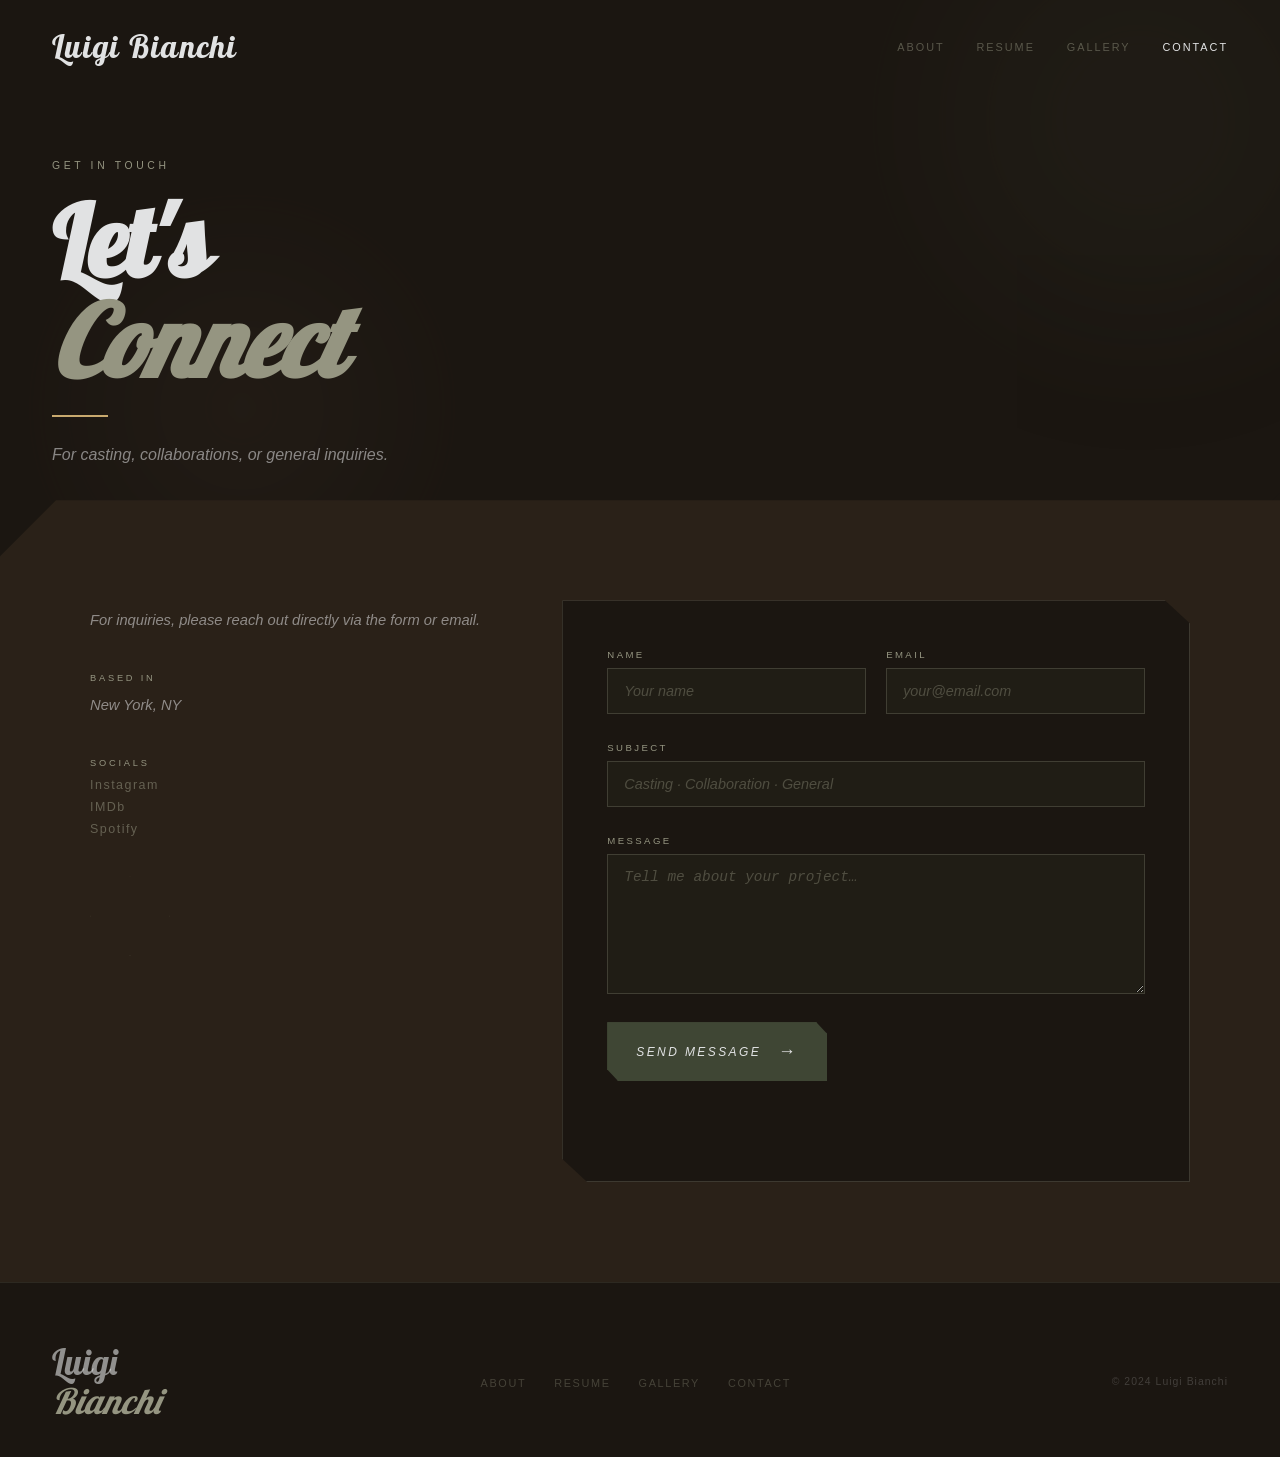
==== commit 28b5929e: "Complete second round of revisions - April 17, 2026" ====
--- a/contact.html
+++ b/contact.html
@@ -63,7 +63,7 @@
     <div class="contact-form-wrap reveal">
       <!-- Replace YOUR_FORM_ID with your Formspree form ID -->
       <form
-        action="https://formspree.io/f/YOUR_FORM_ID"
+        action="https://formspree.io/f/maqaodqa"
         method="POST"
         class="contact-form"
         id="contact-form"
--- a/css/contact.css
+++ b/css/contact.css
@@ -1,4 +1,4 @@
-@import url('https://fonts.googleapis.com/css2?family=Lobster&family=Playfair+Display:ital,wght@0,400..900;1,400..900&display=swap');
+@import url('https://fonts.googleapis.com/css2?family=Lobster:ital,wght@0,400..900;1,400..900&display=swap');
 
 /* ── Variables ────────────────────────────────────────── */
 :root {
@@ -28,6 +28,7 @@
   background:  var(--ink);
   color:       var(--text-main);
   overflow-x:  hidden;
+  font-family: Arial, Helvetica, sans-serif;
 }
 
 /* ── NAV ──────────────────────────────────────────────── */
@@ -226,7 +227,6 @@
   background:  rgba(63, 70, 52, 0.15);
   border:      1px solid var(--border-mid);
   color:       var(--cream);
-  font-family: 'Playfair Display', serif;
   font-size:   0.9rem;
   font-style:  italic;
   padding:     14px 16px;
@@ -257,7 +257,6 @@
   background:      var(--forest);
   border:          1px solid var(--forest);
   color:           var(--cream);
-  font-family:     'Playfair Display', serif;
   font-size:       0.75rem;
   font-style:      italic;
   letter-spacing:  0.2em;
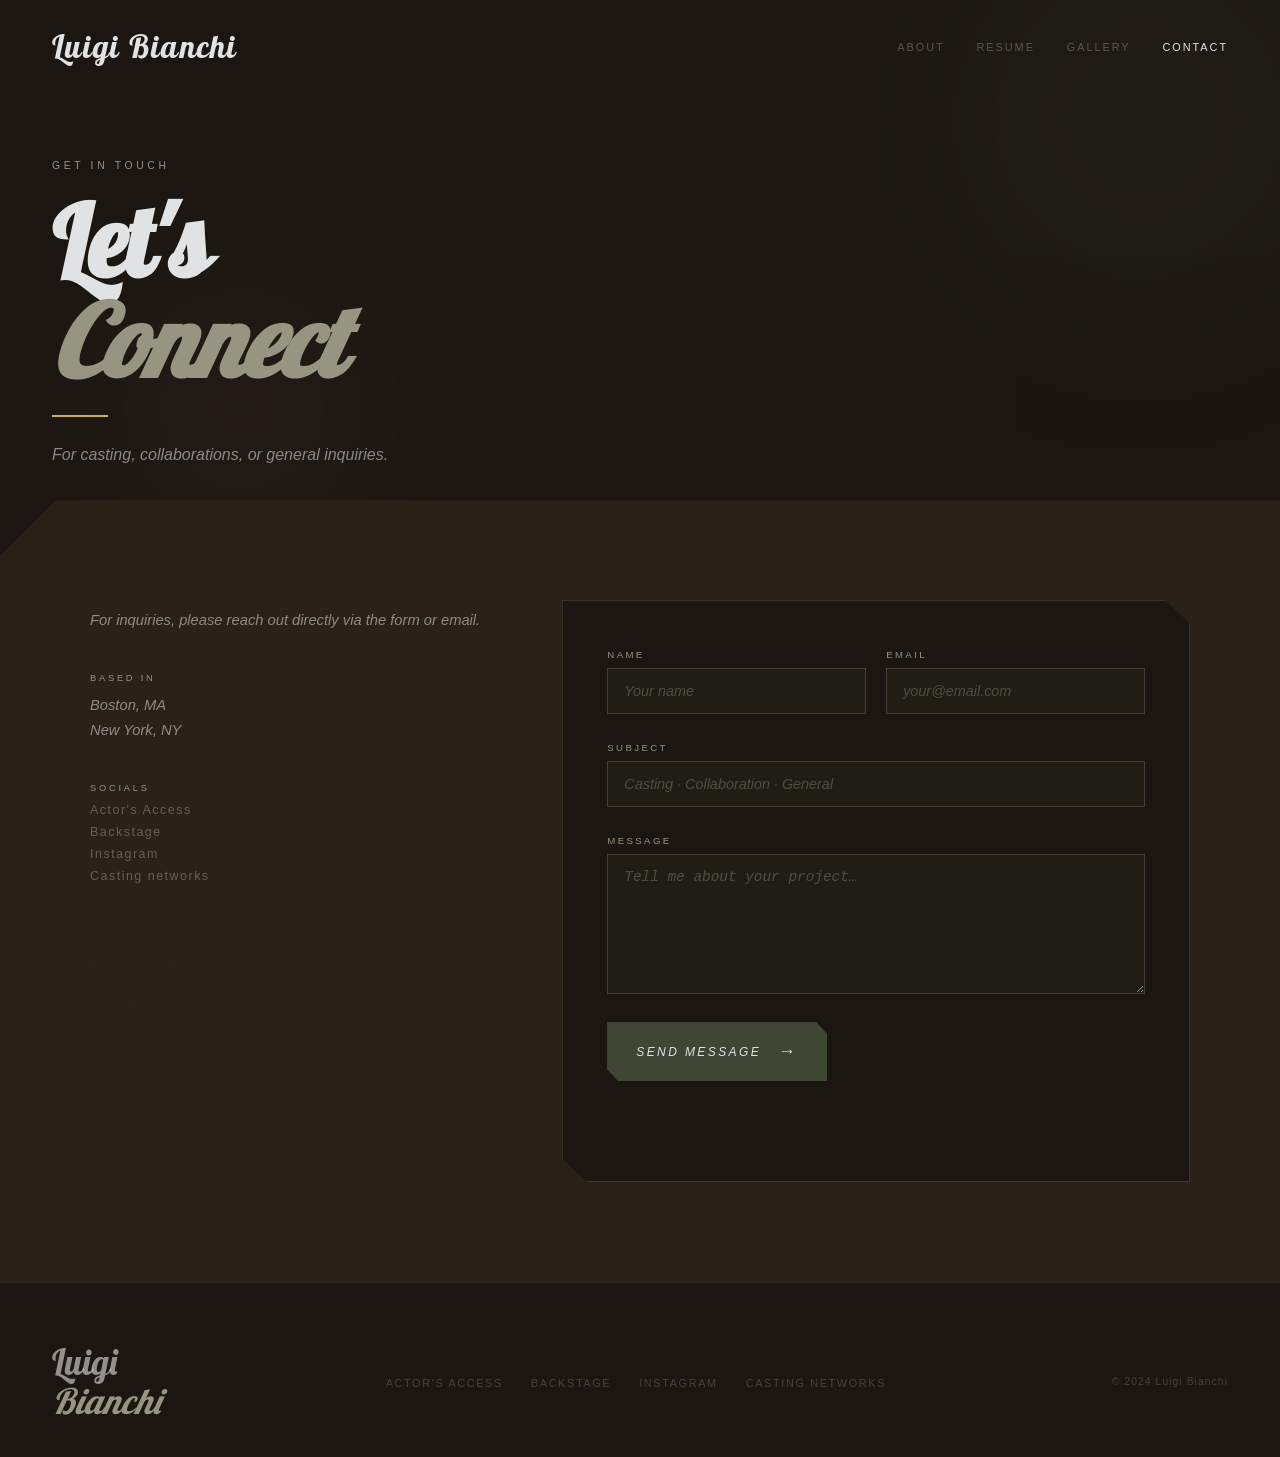
==== commit 1234f126: "Final iteration commit - May 1st 2026" ====
--- a/contact.html
+++ b/contact.html
@@ -46,14 +46,16 @@
       </div>
       <div class="info-block reveal">
         <span class="info-label">Based In</span>
+        <p class="info-text">Boston, MA</p>
         <p class="info-text">New York, NY</p>
       </div>
       <div class="info-block reveal">
         <span class="info-label">Socials</span>
         <div class="social-links">
-          <a href="#" class="social-link">Instagram</a>
-          <a href="#" class="social-link">IMDb</a>
-          <a href="#" class="social-link">Spotify</a>
+            <a class="social-link" href="https://resumes.actorsaccess.com/luigibianchi">Actor's Access</a>
+            <a class="social-link" href="https://www.backstage.com/tal/luigi-bianchi/">Backstage</a>
+            <a class="social-link" href="https://www.instagram.com/ctm.luigi/"">Instagram</a>
+            <a class="social-link" href="https://app.castingnetworks.com/talent/profile/250967826">Casting networks</a>
         </div>
       </div>
       <div class="geo-accent"></div>
@@ -61,7 +63,6 @@
 
     <!-- RIGHT: form -->
     <div class="contact-form-wrap reveal">
-      <!-- Replace YOUR_FORM_ID with your Formspree form ID -->
       <form
         action="https://formspree.io/f/maqaodqa"
         method="POST"
@@ -110,10 +111,10 @@
   <div class="footer-inner">
     <div class="footer-name">Luigi<br/><em>Bianchi</em></div>
     <ul class="footer-links">
-      <li><a href="/index.html">About</a></li>
-      <li><a href="src/lbresume.pdf">Resume</a></li>
-      <li><a href="/gallery.html">Gallery</a></li>
-      <li><a href="/contact.html">Contact</a></li>
+      <li><a href="https://resumes.actorsaccess.com/luigibianchi">Actor's Access</a></li>
+      <li><a href="https://www.backstage.com/tal/luigi-bianchi/">Backstage</a></li>
+      <li><a href="https://www.instagram.com/ctm.luigi/"">Instagram</a></li>
+      <li><a href="https://app.castingnetworks.com/talent/profile/250967826">Casting networks</a></li>
     </ul>
     <div class="footer-copy">© 2024 Luigi Bianchi</div>
   </div>
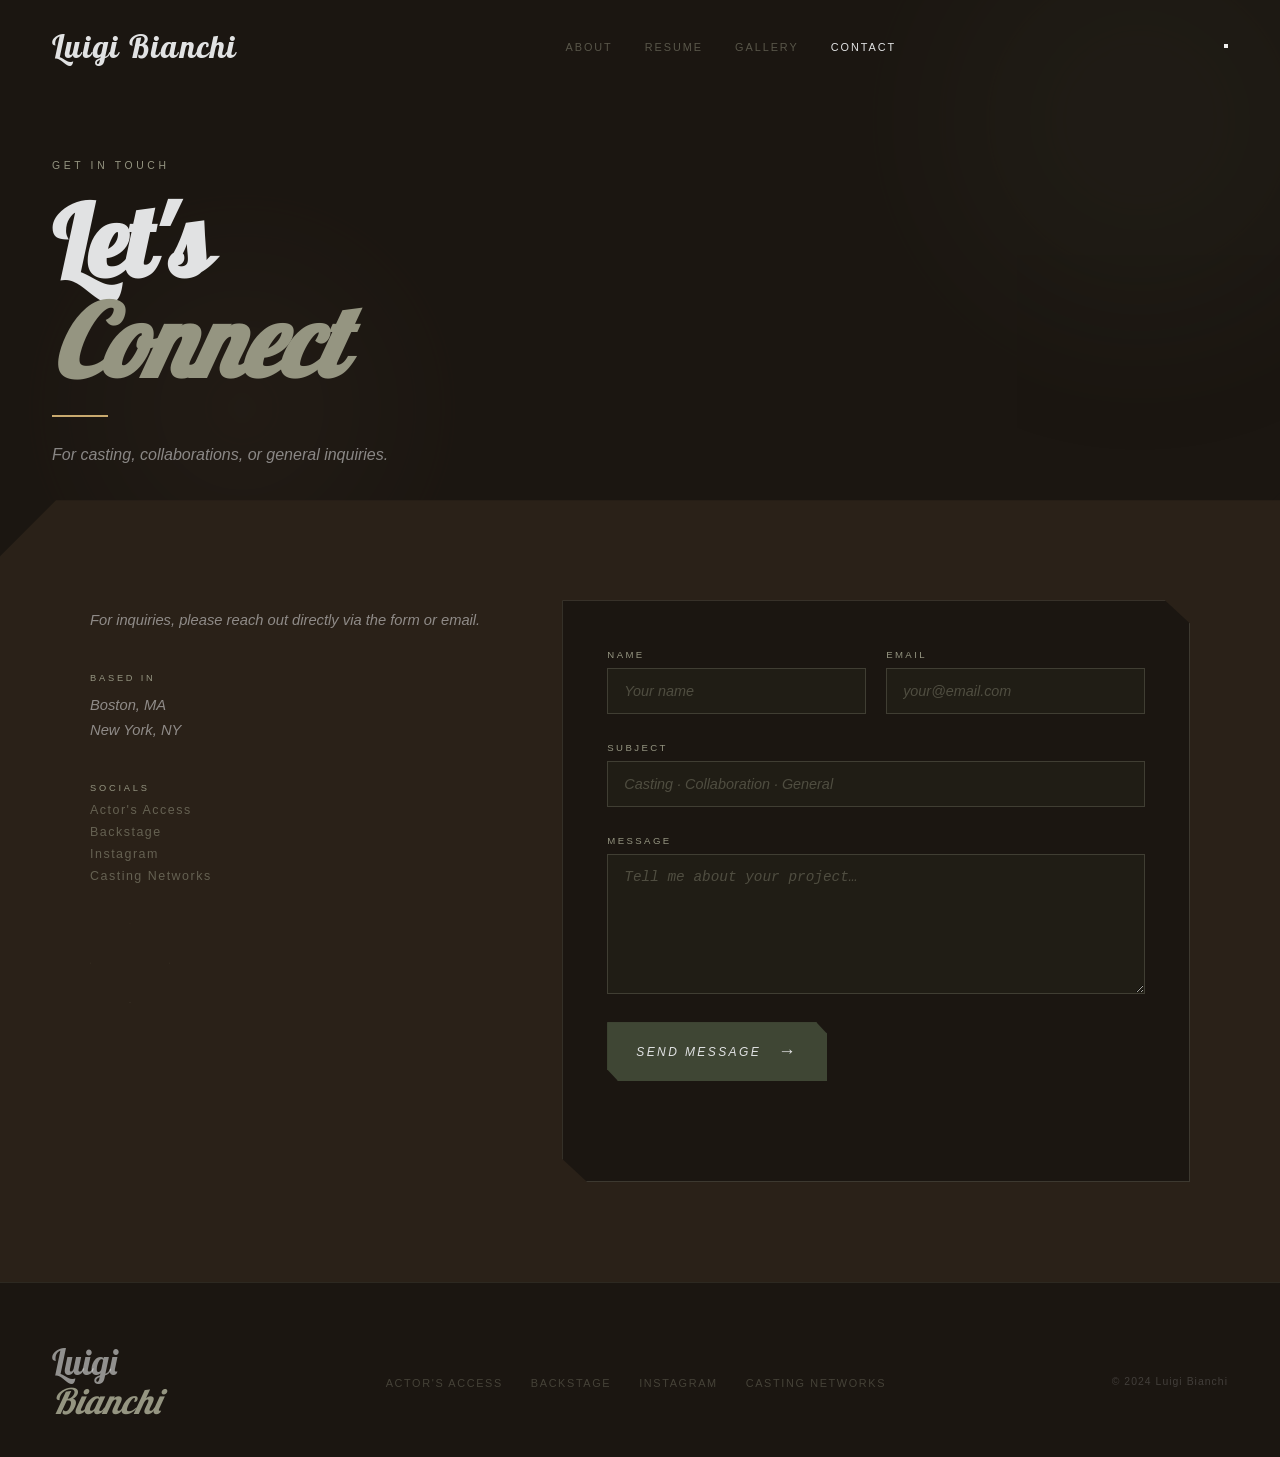
==== commit 3cd14242: "Add mobile nav - May 3, 2026" ====
--- a/contact.html
+++ b/contact.html
@@ -15,12 +15,19 @@
 <!-- NAV -->
 <nav id="navbar">
   <span class="brand">Luigi Bianchi</span>
-  <ul class="nav-links">
+
+  <ul class="nav-links" id="nav-menu">
     <li><a href="/index.html">About</a></li>
     <li><a href="src/lbresume.pdf">Resume</a></li>
     <li><a href="/gallery.html">Gallery</a></li>
     <li><a href="/contact.html" class="nav-active">Contact</a></li>
   </ul>
+
+  <button class="nav-toggle" id="nav-toggle" aria-label="Open navigation menu" aria-expanded="false" aria-controls="nav-menu">
+    <span></span>
+    <span></span>
+    <span></span>
+  </button>
 </nav>
 
 <!-- HEADER -->
@@ -52,10 +59,10 @@
       <div class="info-block reveal">
         <span class="info-label">Socials</span>
         <div class="social-links">
-            <a class="social-link" href="https://resumes.actorsaccess.com/luigibianchi">Actor's Access</a>
-            <a class="social-link" href="https://www.backstage.com/tal/luigi-bianchi/">Backstage</a>
-            <a class="social-link" href="https://www.instagram.com/ctm.luigi/"">Instagram</a>
-            <a class="social-link" href="https://app.castingnetworks.com/talent/profile/250967826">Casting networks</a>
+          <a class="social-link" href="https://resumes.actorsaccess.com/luigibianchi">Actor's Access</a>
+          <a class="social-link" href="https://www.backstage.com/tal/luigi-bianchi/">Backstage</a>
+          <a class="social-link" href="https://www.instagram.com/ctm.luigi/">Instagram</a>
+          <a class="social-link" href="https://app.castingnetworks.com/talent/profile/250967826">Casting Networks</a>
         </div>
       </div>
       <div class="geo-accent"></div>
@@ -98,7 +105,6 @@
           <span class="submit-arrow">→</span>
         </button>
 
-        <!-- Success / error states -->
         <div class="form-status" id="form-status" aria-live="polite"></div>
       </form>
     </div>
@@ -113,20 +119,15 @@
     <ul class="footer-links">
       <li><a href="https://resumes.actorsaccess.com/luigibianchi">Actor's Access</a></li>
       <li><a href="https://www.backstage.com/tal/luigi-bianchi/">Backstage</a></li>
-      <li><a href="https://www.instagram.com/ctm.luigi/"">Instagram</a></li>
-      <li><a href="https://app.castingnetworks.com/talent/profile/250967826">Casting networks</a></li>
+      <li><a href="https://www.instagram.com/ctm.luigi/">Instagram</a></li>
+      <li><a href="https://app.castingnetworks.com/talent/profile/250967826">Casting Networks</a></li>
     </ul>
     <div class="footer-copy">© 2024 Luigi Bianchi</div>
   </div>
 </footer>
 
+<script src="js/nav.js"></script>
 <script>
-  // Nav scroll state
-  const nav = document.getElementById('navbar');
-  window.addEventListener('scroll', () => {
-    nav.classList.toggle('solid', scrollY > 80);
-  });
-
   // Scroll reveal
   const obs = new IntersectionObserver(entries => {
     entries.forEach(e => {
@@ -135,8 +136,8 @@
   }, { threshold: 0.1 });
   document.querySelectorAll('.reveal').forEach(el => obs.observe(el));
 
-  // Formspree AJAX submission
-  const form = document.getElementById('contact-form');
+  // Formspree AJAX
+  const form   = document.getElementById('contact-form');
   const status = document.getElementById('form-status');
 
   if (form) {
@@ -149,7 +150,7 @@
       try {
         const res = await fetch(form.action, {
           method: 'POST',
-          body: new FormData(form),
+          body:   new FormData(form),
           headers: { 'Accept': 'application/json' }
         });
 
